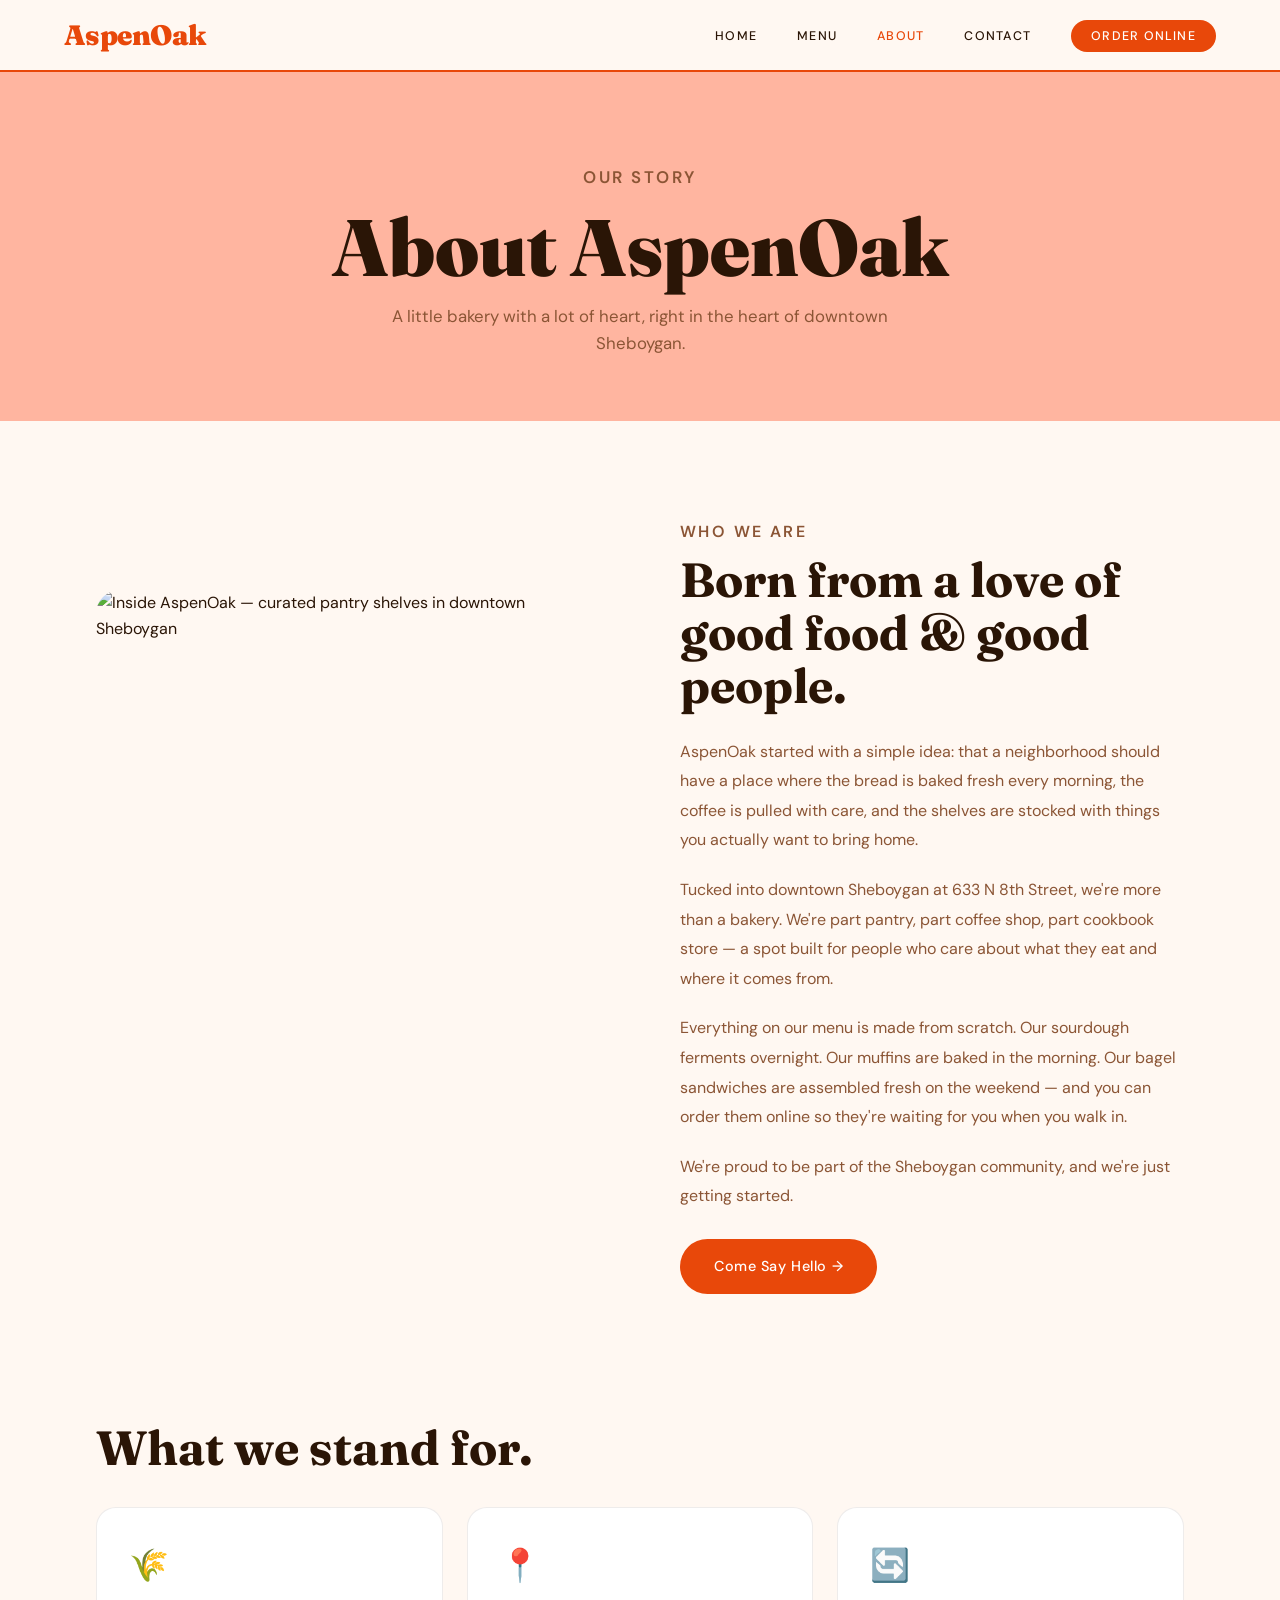
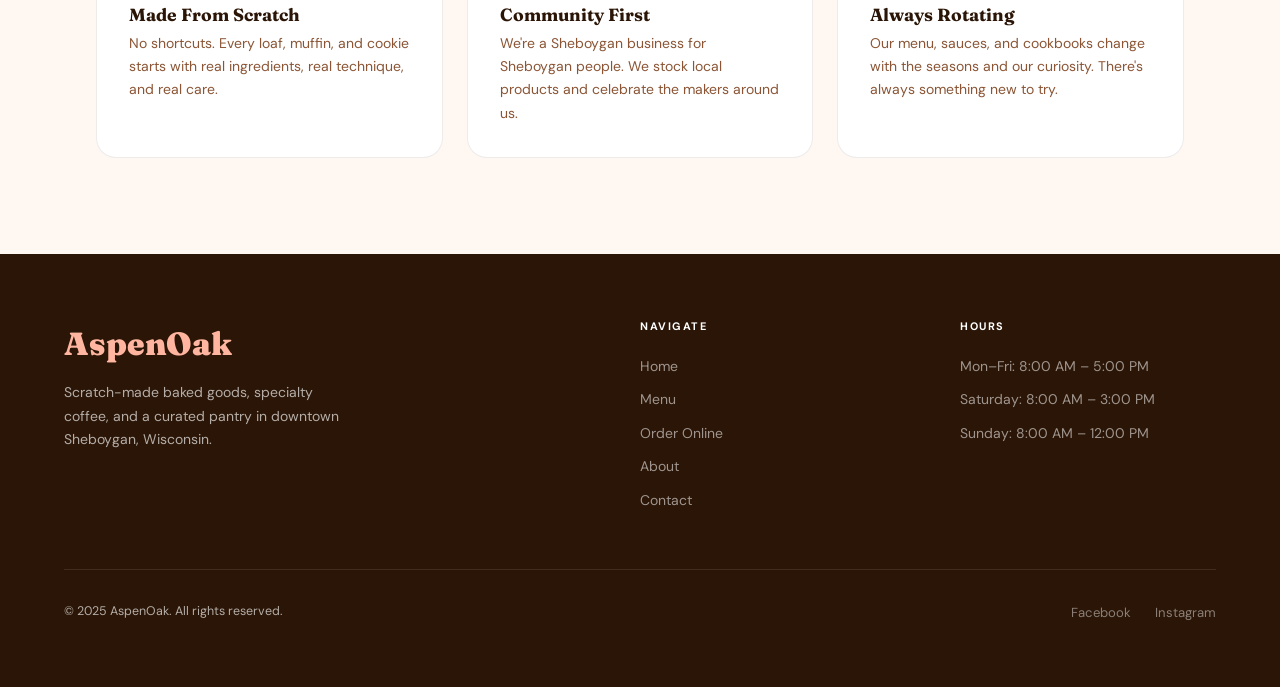
==== site/about.html @ 20e3ec54 "Add initial website structure and functionality for AspenOak bakery - Create index.html with navigat" ====
<!DOCTYPE html>
<html lang="en">
<head>
  <meta charset="UTF-8">
  <meta name="viewport" content="width=device-width, initial-scale=1.0">
  <title>About — AspenOak</title>
  <meta name="description" content="Learn about AspenOak — a scratch-made bakery, coffee shop, and curated pantry in downtown Sheboygan, WI.">
  <link rel="stylesheet" href="css/style.css">
</head>
<body>

  <nav>
    <a href="index.html" class="nav-logo">AspenOak</a>
    <button class="nav-toggle" aria-label="Toggle navigation">
      <span></span><span></span><span></span>
    </button>
    <ul class="nav-links">
      <li><a href="index.html">Home</a></li>
      <li><a href="menu.html">Menu</a></li>
      <li><a href="about.html">About</a></li>
      <li><a href="contact.html">Contact</a></li>
      <li class="cta-link"><a href="order.html">Order Online</a></li>
    </ul>
  </nav>

  <header class="page-header">
    <p class="section-label">Our story</p>
    <h1>About AspenOak</h1>
    <p>A little bakery with a lot of heart, right in the heart of downtown Sheboygan.</p>
  </header>

  <!-- ─── Story ─── -->
  <div class="about-story">
    <div class="about-img">
      <img src="Pictures/insidebuilding.png" alt="Inside AspenOak — curated pantry shelves in downtown Sheboygan">
    </div>
    <div class="about-content">
      <p class="section-label">Who we are</p>
      <h2 class="section-title">Born from a love of good food &amp; good people.</h2>

      <!-- ✏️ UPDATE THIS TEXT with the real bakery story -->
      <p>AspenOak started with a simple idea: that a neighborhood should have a place where the bread is baked fresh every morning, the coffee is pulled with care, and the shelves are stocked with things you actually want to bring home.</p>
      <p>Tucked into downtown Sheboygan at 633 N 8th Street, we're more than a bakery. We're part pantry, part coffee shop, part cookbook store — a spot built for people who care about what they eat and where it comes from.</p>
      <p>Everything on our menu is made from scratch. Our sourdough ferments overnight. Our muffins are baked in the morning. Our bagel sandwiches are assembled fresh on the weekend — and you can order them online so they're waiting for you when you walk in.</p>
      <p>We're proud to be part of the Sheboygan community, and we're just getting started.</p>

      <a href="contact.html" class="btn btn-primary" style="margin-top:0.5rem;">Come Say Hello →</a>
    </div>
  </div>

  <!-- ─── Values ─── -->
  <div class="values-section">
    <h2 class="section-title">What we stand for.</h2>
    <div class="values-grid">
      <div class="value-card">
        <div class="value-icon">🌾</div>
        <h4>Made From Scratch</h4>
        <p>No shortcuts. Every loaf, muffin, and cookie starts with real ingredients, real technique, and real care.</p>
      </div>
      <div class="value-card">
        <div class="value-icon">📍</div>
        <h4>Community First</h4>
        <p>We're a Sheboygan business for Sheboygan people. We stock local products and celebrate the makers around us.</p>
      </div>
      <div class="value-card">
        <div class="value-icon">🔄</div>
        <h4>Always Rotating</h4>
        <p>Our menu, sauces, and cookbooks change with the seasons and our curiosity. There's always something new to try.</p>
      </div>
    </div>
  </div>

  <!-- ─── Footer ─── -->
  <footer>
    <div class="footer-inner">
      <div class="footer-brand">
        <span class="footer-logo">AspenOak</span>
        <p>Scratch-made baked goods, specialty coffee, and a curated pantry in downtown Sheboygan, Wisconsin.</p>
      </div>
      <div class="footer-col">
        <h5>Navigate</h5>
        <ul>
          <li><a href="index.html">Home</a></li>
          <li><a href="menu.html">Menu</a></li>
          <li><a href="order.html">Order Online</a></li>
          <li><a href="about.html">About</a></li>
          <li><a href="contact.html">Contact</a></li>
        </ul>
      </div>
      <div class="footer-col">
        <h5>Hours</h5>
        <ul>
          <li><a>Mon–Fri: 8:00 AM – 5:00 PM</a></li>
          <li><a>Saturday: 8:00 AM – 3:00 PM</a></li>
          <li><a>Sunday: 8:00 AM – 12:00 PM</a></li>
        </ul>
      </div>
    </div>
    <div class="footer-bottom">
      <span>© 2025 AspenOak. All rights reserved.</span>
      <div class="footer-social">
        <a href="https://www.facebook.com/AspenOakHome" target="_blank" rel="noopener">Facebook</a>
        <a href="https://www.instagram.com/AspenOakHome" target="_blank" rel="noopener">Instagram</a>
      </div>
    </div>
  </footer>

  <script src="js/main.js"></script>
</body>
</html>
---- site/css/style.css ----
@import url('https://fonts.googleapis.com/css2?family=Fraunces:ital,opsz,wght@0,9..144,400;0,9..144,600;0,9..144,700;0,9..144,900;1,9..144,400&family=DM+Sans:opsz,wght@9..40,300;9..40,400;9..40,500&display=swap');

/* ─────────────────────────────────────────
   Variables
───────────────────────────────────────── */
:root {
  --orange:  #E8480A;
  --blush:   #FFB5A0;
  --cream:   #FFF8F2;
  --dark:    #2A1506;
  --mid:     #8B5535;
  --mustard: #D4A830;
  --white:   #FFFFFF;
  --nav-h:   72px;
}

/* ─────────────────────────────────────────
   Reset & Base
───────────────────────────────────────── */
*, *::before, *::after { margin: 0; padding: 0; box-sizing: border-box; }
html { scroll-behavior: smooth; }
img { max-width: 100%; display: block; }
a { text-decoration: none; color: inherit; }

body {
  font-family: 'DM Sans', sans-serif;
  background: var(--cream);
  color: var(--dark);
  overflow-x: hidden;
  line-height: 1.6;
}

h1, h2, h3, h4 {
  font-family: 'Fraunces', serif;
  line-height: 1.1;
}

/* ─────────────────────────────────────────
   Navigation
───────────────────────────────────────── */
nav {
  position: sticky;
  top: 0;
  z-index: 200;
  height: var(--nav-h);
  background: var(--cream);
  border-bottom: 2.5px solid var(--orange);
  display: flex;
  align-items: center;
  justify-content: space-between;
  padding: 0 4rem;
}

.nav-logo {
  font-family: 'Fraunces', serif;
  font-weight: 900;
  font-size: 1.75rem;
  color: var(--orange);
  letter-spacing: -0.02em;
}

.nav-links {
  display: flex;
  align-items: center;
  gap: 2.5rem;
  list-style: none;
}

.nav-links a {
  font-size: 0.78rem;
  font-weight: 500;
  letter-spacing: 0.1em;
  text-transform: uppercase;
  color: var(--dark);
  transition: color 0.2s;
}

.nav-links a:hover,
.nav-links a.active { color: var(--orange); }

.nav-links .cta-link a {
  background: var(--orange);
  color: white;
  padding: 0.5rem 1.25rem;
  border-radius: 2rem;
  transition: background 0.2s;
}

.nav-links .cta-link a:hover { background: var(--dark); }

.nav-toggle {
  display: none;
  flex-direction: column;
  gap: 5px;
  background: none;
  border: none;
  cursor: pointer;
  padding: 4px;
}

.nav-toggle span {
  display: block;
  width: 24px;
  height: 2px;
  background: var(--dark);
  transition: all 0.3s;
}

/* ─────────────────────────────────────────
   Buttons
───────────────────────────────────────── */
.btn {
  display: inline-block;
  padding: 0.875rem 2rem;
  border-radius: 3rem;
  font-family: 'DM Sans', sans-serif;
  font-weight: 500;
  font-size: 0.9rem;
  letter-spacing: 0.04em;
  cursor: pointer;
  transition: all 0.2s;
  border: 2px solid transparent;
  text-align: center;
}

.btn-primary { background: var(--orange); color: white; }
.btn-primary:hover { background: var(--dark); }

.btn-outline {
  background: transparent;
  color: var(--orange);
  border-color: var(--orange);
}

.btn-outline:hover { background: var(--orange); color: white; }

.btn-white { background: white; color: var(--orange); border-color: white; }
.btn-white:hover { background: var(--dark); color: white; border-color: var(--dark); }

/* ─────────────────────────────────────────
   Layout Helpers
───────────────────────────────────────── */
.section     { padding: 6rem 4rem; }
.section-sm  { padding: 3rem 4rem; }
.container   { max-width: 1200px; margin: 0 auto; }

.section-label {
  font-size: 0.72rem;
  font-weight: 600;
  letter-spacing: 0.15em;
  text-transform: uppercase;
  color: var(--orange);
  margin-bottom: 0.75rem;
}

.section-title {
  font-family: 'Fraunces', serif;
  font-size: clamp(2rem, 4vw, 3rem);
  font-weight: 700;
  color: var(--dark);
  margin-bottom: 1.5rem;
}

/* ─────────────────────────────────────────
   HOME — Hero
───────────────────────────────────────── */
.hero {
  min-height: calc(100vh - var(--nav-h));
  display: grid;
  grid-template-columns: 1fr 1fr;
  align-items: center;
  padding: 4rem 4rem 4rem 6rem;
  gap: 3rem;
  position: relative;
  overflow: hidden;
}

.hero::before {
  content: '';
  position: absolute;
  inset: 0;
  background: radial-gradient(ellipse at 75% 50%, rgba(255,181,160,0.35) 0%, transparent 65%);
  pointer-events: none;
}

.hero-content { position: relative; z-index: 1; }

.hero-eyebrow {
  display: inline-block;
  background: var(--blush);
  color: var(--orange);
  font-size: 0.72rem;
  font-weight: 600;
  letter-spacing: 0.14em;
  text-transform: uppercase;
  padding: 0.4rem 1rem;
  border-radius: 2rem;
  margin-bottom: 1.5rem;
}

.hero-title {
  font-family: 'Fraunces', serif;
  font-size: clamp(3.5rem, 8vw, 6.5rem);
  font-weight: 900;
  color: var(--dark);
  line-height: 0.95;
  letter-spacing: -0.03em;
  margin-bottom: 1.5rem;
}

.hero-title span { color: var(--orange); }

.hero-subtitle {
  font-size: 1.05rem;
  color: var(--mid);
  max-width: 420px;
  line-height: 1.75;
  margin-bottom: 2.5rem;
}

.hero-actions { display: flex; gap: 1rem; flex-wrap: wrap; }

.hero-image {
  position: relative;
  display: flex;
  justify-content: center;
  align-items: center;
}

.hero-img-wrap {
  width: 100%;
  max-width: 500px;
  aspect-ratio: 4/5;
  border-radius: 60% 40% 55% 45% / 50% 50% 50% 50%;
  overflow: hidden;
  background: var(--blush);
}

.hero-img-wrap img {
  width: 100%;
  height: 100%;
  object-fit: cover;
  transition: transform 0.6s ease;
}

.hero-img-wrap:hover img { transform: scale(1.05); }

.hero-badge {
  position: absolute;
  bottom: 2.5rem;
  left: -0.5rem;
  background: var(--orange);
  color: white;
  padding: 0.875rem 1.5rem;
  border-radius: 1rem;
  font-family: 'Fraunces', serif;
  font-size: 1rem;
  font-weight: 700;
  box-shadow: 0 8px 32px rgba(232,72,10,0.3);
  animation: float 3s ease-in-out infinite;
  white-space: nowrap;
}

.hero-badge small {
  display: block;
  font-family: 'DM Sans', sans-serif;
  font-size: 0.68rem;
  font-weight: 400;
  opacity: 0.85;
  margin-top: 2px;
}

@keyframes float {
  0%, 100% { transform: translateY(0px); }
  50%       { transform: translateY(-10px); }
}

/* ─────────────────────────────────────────
   HOME — Hours Strip
───────────────────────────────────────── */
.hours-strip {
  background: var(--dark);
  color: white;
  padding: 1.25rem 4rem;
  display: flex;
  align-items: center;
  justify-content: center;
  gap: 2.5rem;
  flex-wrap: wrap;
}

.hours-strip .location {
  display: flex;
  align-items: center;
  gap: 0.5rem;
  font-size: 0.875rem;
}

.strip-divider {
  width: 1px;
  height: 20px;
  background: rgba(255,255,255,0.2);
  flex-shrink: 0;
}

.hours-item {
  display: flex;
  align-items: center;
  gap: 0.75rem;
  font-size: 0.85rem;
}

.hours-item .day {
  color: var(--blush);
  font-weight: 600;
  font-size: 0.72rem;
  letter-spacing: 0.1em;
  text-transform: uppercase;
}

/* ─────────────────────────────────────────
   HOME — Categories
───────────────────────────────────────── */
.categories-grid {
  display: grid;
  grid-template-columns: repeat(4, 1fr);
  gap: 1.5rem;
  margin-top: 3rem;
}

.category-card {
  background: white;
  border-radius: 1.25rem;
  padding: 2rem 1.5rem;
  text-align: center;
  border: 1.5px solid rgba(42,21,6,0.08);
  transition: all 0.3s;
  display: block;
}

.category-card:hover {
  border-color: var(--orange);
  transform: translateY(-5px);
  box-shadow: 0 16px 40px rgba(232,72,10,0.1);
}

.category-card h3 {
  font-family: 'Fraunces', serif;
  font-size: 1.15rem;
  font-weight: 700;
  color: var(--dark);
  margin-bottom: 0.5rem;
}

.category-card p {
  font-size: 0.85rem;
  color: var(--mid);
  line-height: 1.55;
}

/* ─────────────────────────────────────────
   HOME — Photo Collage
───────────────────────────────────────── */
.collage { background: var(--blush); padding: 5rem 4rem; }

.collage-grid {
  max-width: 1200px;
  margin: 0 auto;
  display: grid;
  grid-template-columns: 2fr 1fr 1fr;
  grid-template-rows: 280px 280px;
  gap: 1rem;
  border-radius: 1.5rem;
  overflow: hidden;
}

.collage-item { overflow: hidden; position: relative; }

.collage-item img {
  width: 100%;
  height: 100%;
  object-fit: cover;
  transition: transform 0.5s ease;
}

.collage-item:hover img { transform: scale(1.07); }
.collage-item:first-child { grid-row: 1 / 3; }

/* ─────────────────────────────────────────
   HOME — Order Banner
───────────────────────────────────────── */
.order-banner {
  background: var(--orange);
  padding: 5rem 4rem;
  text-align: center;
  color: white;
}

.order-banner h2 {
  font-size: clamp(2rem, 5vw, 3.25rem);
  font-weight: 900;
  margin-bottom: 1rem;
}

.order-banner p {
  font-size: 1.05rem;
  opacity: 0.9;
  max-width: 480px;
  margin: 0 auto 2rem;
  line-height: 1.7;
}

/* ─────────────────────────────────────────
   Page Header (Menu, About, Contact, Order)
───────────────────────────────────────── */
.page-header {
  background: var(--blush);
  padding: 5rem 4rem 4rem;
  text-align: center;
}

.page-header h1 {
  font-size: clamp(3rem, 7vw, 5rem);
  font-weight: 900;
  color: var(--dark);
}

.page-header p {
  font-size: 1.05rem;
  color: var(--mid);
  margin-top: 0.75rem;
  max-width: 500px;
  margin-left: auto;
  margin-right: auto;
}

/* ─────────────────────────────────────────
   MENU PAGE
───────────────────────────────────────── */
.menu-wrapper { max-width: 1200px; margin: 0 auto; }

.menu-section {
  padding: 3.5rem 4rem 1.5rem;
}

.menu-section:last-of-type { padding-bottom: 5rem; }

.menu-section-title {
  font-family: 'Fraunces', serif;
  font-size: 1.75rem;
  font-weight: 700;
  color: var(--dark);
  padding-bottom: 0.875rem;
  border-bottom: 2px solid var(--blush);
  margin-bottom: 2rem;
  display: flex;
  align-items: baseline;
  gap: 0.75rem;
  flex-wrap: wrap;
}

.section-badge {
  font-family: 'DM Sans', sans-serif;
  font-size: 0.68rem;
  font-weight: 600;
  letter-spacing: 0.1em;
  text-transform: uppercase;
  color: var(--orange);
  background: rgba(232,72,10,0.1);
  padding: 0.25rem 0.6rem;
  border-radius: 2rem;
}

.menu-grid {
  display: grid;
  grid-template-columns: repeat(auto-fill, minmax(270px, 1fr));
  gap: 1.25rem;
}

.menu-item {
  background: white;
  border-radius: 1rem;
  padding: 1.5rem;
  border: 1.5px solid rgba(42,21,6,0.07);
  transition: border-color 0.2s, box-shadow 0.2s;
}

.menu-item:hover {
  border-color: var(--orange);
  box-shadow: 0 6px 24px rgba(232,72,10,0.08);
}

.menu-item h4 {
  font-family: 'Fraunces', serif;
  font-size: 1.05rem;
  font-weight: 700;
  color: var(--dark);
  margin-bottom: 0.4rem;
}

.menu-item p {
  font-size: 0.875rem;
  color: var(--mid);
  line-height: 1.55;
}

.item-tag {
  display: inline-block;
  background: var(--blush);
  color: var(--orange);
  font-size: 0.65rem;
  font-weight: 700;
  letter-spacing: 0.1em;
  text-transform: uppercase;
  padding: 0.2rem 0.65rem;
  border-radius: 2rem;
  margin-top: 0.75rem;
}

.menu-note {
  padding: 0 4rem 1.5rem;
  font-size: 0.875rem;
  color: var(--mid);
}

.menu-note a { color: var(--orange); font-weight: 500; }
.menu-note a:hover { text-decoration: underline; }

/* ─────────────────────────────────────────
   ORDER PAGE
───────────────────────────────────────── */
.order-wrapper { max-width: 780px; margin: 0 auto; padding: 4rem 2rem; }

.order-note {
  background: var(--blush);
  border-radius: 1.25rem;
  padding: 1.75rem 2rem;
  margin-bottom: 2.5rem;
  display: flex;
  gap: 1rem;
  align-items: flex-start;
}

.order-note-icon { font-size: 1.5rem; flex-shrink: 0; }

.order-note h3 {
  font-family: 'Fraunces', serif;
  font-size: 1.1rem;
  font-weight: 700;
  color: var(--dark);
  margin-bottom: 0.25rem;
}

.order-note p { font-size: 0.875rem; color: var(--mid); }

.form-card {
  background: white;
  border-radius: 1.25rem;
  padding: 2rem;
  margin-bottom: 1.5rem;
  border: 1.5px solid rgba(42,21,6,0.08);
}

.form-card-title {
  font-family: 'Fraunces', serif;
  font-size: 1.15rem;
  font-weight: 700;
  color: var(--dark);
  padding-bottom: 0.875rem;
  border-bottom: 1.5px solid var(--blush);
  margin-bottom: 1.75rem;
}

.form-row { display: grid; grid-template-columns: 1fr 1fr; gap: 1.25rem; }
.form-row.solo { grid-template-columns: 1fr; }

.form-group {
  display: flex;
  flex-direction: column;
  gap: 0.4rem;
  margin-bottom: 0.25rem;
}

.form-group label {
  font-size: 0.72rem;
  font-weight: 600;
  letter-spacing: 0.08em;
  text-transform: uppercase;
  color: var(--mid);
}

.form-group input,
.form-group select,
.form-group textarea {
  padding: 0.75rem 1rem;
  border: 1.5px solid rgba(42,21,6,0.14);
  border-radius: 0.625rem;
  font-family: 'DM Sans', sans-serif;
  font-size: 0.95rem;
  color: var(--dark);
  background: var(--cream);
  transition: border-color 0.2s;
  outline: none;
  appearance: none;
  -webkit-appearance: none;
}

.form-group input:focus,
.form-group select:focus,
.form-group textarea:focus { border-color: var(--orange); }

.form-group textarea { resize: vertical; min-height: 90px; }

/* Order Items Table */
.order-items { width: 100%; border-collapse: collapse; }

.order-items thead tr {
  border-bottom: 1.5px solid var(--blush);
}

.order-items th {
  font-size: 0.68rem;
  font-weight: 600;
  letter-spacing: 0.1em;
  text-transform: uppercase;
  color: var(--mid);
  padding: 0 0.5rem 0.75rem;
  text-align: left;
}

.order-items th:last-child { text-align: center; }

.order-items td {
  padding: 0.875rem 0.5rem;
  border-bottom: 1px solid rgba(42,21,6,0.06);
  font-size: 0.9rem;
  color: var(--dark);
  vertical-align: middle;
}

.order-items td strong { display: block; font-weight: 600; }

.order-items td span {
  font-size: 0.8rem;
  color: var(--mid);
}

.qty-cell { text-align: center; }

.qty-ctrl {
  display: inline-flex;
  align-items: center;
  gap: 0.75rem;
  border: 1.5px solid rgba(42,21,6,0.14);
  border-radius: 2rem;
  padding: 0.3rem 0.875rem;
  background: var(--cream);
}

.qty-btn {
  background: none;
  border: none;
  font-size: 1.1rem;
  font-weight: 700;
  color: var(--orange);
  cursor: pointer;
  line-height: 1;
  padding: 0;
  width: 20px;
  text-align: center;
  transition: color 0.15s;
}

.qty-btn:hover { color: var(--dark); }
.qty-num { font-weight: 600; min-width: 18px; text-align: center; font-size: 0.9rem; }

/* Add-ons checkboxes */
.addons-grid {
  display: grid;
  grid-template-columns: 1fr 1fr;
  gap: 0.5rem 1.5rem;
  margin-top: 0.25rem;
}

.check-item {
  display: flex;
  align-items: center;
  gap: 0.5rem;
  font-size: 0.9rem;
  color: var(--dark);
  cursor: pointer;
}

.check-item input[type="checkbox"] {
  width: 17px;
  height: 17px;
  accent-color: var(--orange);
  cursor: pointer;
  flex-shrink: 0;
}

/* Submit */
.btn-submit {
  width: 100%;
  padding: 1rem;
  font-size: 1rem;
  font-weight: 600;
  letter-spacing: 0.03em;
}

.order-success {
  display: none;
  text-align: center;
  padding: 3.5rem 2rem;
  background: white;
  border-radius: 1.25rem;
  border: 2px solid var(--orange);
}

.success-icon { font-size: 3rem; margin-bottom: 1rem; }

.order-success h2 {
  font-family: 'Fraunces', serif;
  font-size: 2rem;
  color: var(--orange);
  margin-bottom: 0.75rem;
}

.order-success p { color: var(--mid); font-size: 1rem; line-height: 1.7; }

/* ─────────────────────────────────────────
   ABOUT PAGE
───────────────────────────────────────── */
.about-story {
  display: grid;
  grid-template-columns: 1fr 1fr;
  gap: 5rem;
  align-items: center;
  padding: 6rem 6rem;
  max-width: 1300px;
  margin: 0 auto;
}

.about-img {
  border-radius: 1.5rem;
  overflow: hidden;
  aspect-ratio: 4/5;
}

.about-img img { width: 100%; height: 100%; object-fit: cover; }

.about-content .section-label { margin-bottom: 0.5rem; }
.about-content .section-title { margin-bottom: 1.5rem; }

.about-content p {
  color: var(--mid);
  line-height: 1.85;
  margin-bottom: 1.25rem;
  font-size: 1rem;
}

.values-section { padding: 2rem 6rem 6rem; max-width: 1300px; margin: 0 auto; }

.values-section .section-title { margin-bottom: 2rem; }

.values-grid {
  display: grid;
  grid-template-columns: repeat(3, 1fr);
  gap: 1.5rem;
}

.value-card {
  background: white;
  border-radius: 1.25rem;
  padding: 2rem;
  border: 1.5px solid rgba(42,21,6,0.08);
}

.value-icon { font-size: 2rem; margin-bottom: 0.875rem; }

.value-card h4 {
  font-family: 'Fraunces', serif;
  font-size: 1.1rem;
  font-weight: 700;
  color: var(--dark);
  margin-bottom: 0.5rem;
}

.value-card p { font-size: 0.875rem; color: var(--mid); line-height: 1.65; }

/* ─────────────────────────────────────────
   CONTACT PAGE
───────────────────────────────────────── */
.contact-layout {
  display: grid;
  grid-template-columns: 1fr 1.25fr;
  gap: 5rem;
  padding: 5rem 4rem;
  max-width: 1200px;
  margin: 0 auto;
}

.contact-info h2 {
  font-family: 'Fraunces', serif;
  font-size: 2.25rem;
  font-weight: 700;
  color: var(--dark);
  margin-bottom: 2.5rem;
}

.info-block { margin-bottom: 2rem; }

.info-block h4 {
  font-size: 0.68rem;
  font-weight: 700;
  letter-spacing: 0.14em;
  text-transform: uppercase;
  color: var(--orange);
  margin-bottom: 0.5rem;
}

.info-block p, .info-block address {
  color: var(--mid);
  font-size: 0.95rem;
  line-height: 1.8;
  font-style: normal;
}

.hours-tbl { width: 100%; border-collapse: collapse; }

.hours-tbl td {
  padding: 0.35rem 0;
  font-size: 0.9rem;
  color: var(--mid);
}

.hours-tbl td:first-child {
  font-weight: 500;
  color: var(--dark);
  width: 55%;
}

.social-row { display: flex; gap: 1.25rem; flex-wrap: wrap; }

.social-link {
  display: flex;
  align-items: center;
  gap: 0.4rem;
  color: var(--orange);
  font-weight: 500;
  font-size: 0.9rem;
  transition: opacity 0.2s;
}

.social-link:hover { opacity: 0.7; }

.contact-form-card {
  background: white;
  border-radius: 1.25rem;
  padding: 2.5rem;
  border: 1.5px solid rgba(42,21,6,0.08);
  height: fit-content;
}

.contact-form-card h3 {
  font-family: 'Fraunces', serif;
  font-size: 1.5rem;
  font-weight: 700;
  color: var(--dark);
  margin-bottom: 1.75rem;
}

/* ─────────────────────────────────────────
   Specials Callout Banner
───────────────────────────────────────── */
.specials-bar {
  display: flex;
  flex-wrap: wrap;
  gap: 1rem;
  padding: 0 4rem 2rem;
  max-width: 1200px;
  margin: 0 auto;
}

.special-callout {
  flex: 1;
  min-width: 240px;
  background: white;
  border: 1.5px solid rgba(42,21,6,0.08);
  border-radius: 1rem;
  padding: 1.25rem 1.5rem;
  display: flex;
  gap: 0.875rem;
  align-items: flex-start;
  transition: border-color 0.2s;
}

.special-callout:hover { border-color: var(--orange); }
.special-callout.highlight { background: var(--blush); border-color: transparent; }

.special-callout-icon { font-size: 1.5rem; flex-shrink: 0; }

.special-callout h5 {
  font-family: 'Fraunces', serif;
  font-size: 0.95rem;
  font-weight: 700;
  color: var(--dark);
  margin-bottom: 0.2rem;
}

.special-callout p { font-size: 0.8rem; color: var(--mid); line-height: 1.5; }
.special-callout p a { color: var(--orange); font-weight: 500; }

/* Wednesday banner */
.wednesday-banner {
  background: var(--orange);
  color: white;
  text-align: center;
  padding: 0.875rem 4rem;
  font-size: 0.875rem;
  font-weight: 500;
  letter-spacing: 0.03em;
}

.wednesday-banner strong { font-family: 'Fraunces', serif; font-size: 1rem; }

/* Easter Section */
.easter-section {
  background: #f5f0e8;
  padding: 4rem;
  margin: 0;
}

.easter-inner {
  max-width: 1200px;
  margin: 0 auto;
  display: grid;
  grid-template-columns: 1fr 1fr;
  gap: 4rem;
  align-items: center;
}

.easter-img {
  border-radius: 1.25rem;
  overflow: hidden;
  box-shadow: 0 12px 40px rgba(0,0,0,0.12);
}

.easter-img img { width: 100%; height: 100%; object-fit: cover; }

.easter-content .section-label { color: #7a5c2a; }

.easter-content .section-title { color: var(--dark); margin-bottom: 1.5rem; }

.easter-items { list-style: none; margin-bottom: 1.75rem; }

.easter-items li {
  display: flex;
  justify-content: space-between;
  align-items: baseline;
  padding: 0.6rem 0;
  border-bottom: 1px dashed rgba(42,21,6,0.12);
  font-size: 0.9rem;
}

.easter-items li:last-child { border-bottom: none; }

.easter-items li span { color: var(--mid); font-size: 0.8rem; }
.easter-items li strong { color: var(--dark); }
.easter-items .item-price { color: var(--orange); font-weight: 600; font-size: 0.875rem; flex-shrink: 0; margin-left: 1rem; }

.easter-order-note {
  background: white;
  border-radius: 0.875rem;
  padding: 1rem 1.25rem;
  font-size: 0.82rem;
  color: var(--mid);
  line-height: 1.6;
}

.easter-order-note a { color: var(--orange); font-weight: 500; }

/* ─────────────────────────────────────────
   Dirt Cake Cups
───────────────────────────────────────── */
.dirt-cups-grid {
  display: grid;
  grid-template-columns: repeat(auto-fill, minmax(220px, 1fr));
  gap: 1.25rem;
  margin-top: 1.5rem;
}

.dirt-cup-card {
  background: #2A1506;
  border-radius: 1rem;
  padding: 1.5rem;
  color: white;
  transition: transform 0.2s;
}

.dirt-cup-card:hover { transform: translateY(-3px); }

.dirt-cup-card .cup-icon { font-size: 1.75rem; margin-bottom: 0.75rem; }

.dirt-cup-card h4 {
  font-family: 'Fraunces', serif;
  font-size: 1rem;
  font-weight: 700;
  color: var(--blush);
  margin-bottom: 0.4rem;
}

.dirt-cup-card p { font-size: 0.8rem; color: rgba(255,255,255,0.65); line-height: 1.5; }

.new-badge {
  display: inline-block;
  background: var(--orange);
  color: white;
  font-size: 0.6rem;
  font-weight: 700;
  letter-spacing: 0.1em;
  text-transform: uppercase;
  padding: 0.15rem 0.5rem;
  border-radius: 2rem;
  margin-bottom: 0.5rem;
}


/* ─────────────────────────────────────────
   Reviews Section
───────────────────────────────────────── */
.reviews-section {
  background: var(--cream);
  padding: 6rem 4rem;
}

.reviews-section .container { max-width: 1200px; margin: 0 auto; }

.stars {
  color: var(--orange);
  font-size: 1rem;
  letter-spacing: 0.1em;
  margin-bottom: 0.875rem;
}

.reviews-grid {
  display: grid;
  grid-template-columns: repeat(2, 1fr);
  gap: 1.5rem;
  margin-top: 2.5rem;
}

.review-card {
  background: white;
  border-radius: 1.25rem;
  padding: 2rem;
  border: 1.5px solid rgba(42,21,6,0.07);
  transition: box-shadow 0.2s;
}

.review-card:hover { box-shadow: 0 8px 32px rgba(42,21,6,0.08); }

.review-text {
  font-size: 0.95rem;
  color: var(--mid);
  line-height: 1.75;
  margin-bottom: 1.25rem;
  font-style: italic;
}

.review-text::before { content: '\201C'; color: var(--orange); font-size: 1.5rem; font-style: normal; line-height: 0; vertical-align: -0.4rem; margin-right: 0.2rem; font-family: 'Fraunces', serif; }

.review-footer {
  display: flex;
  align-items: center;
  gap: 0.75rem;
}

.review-avatar {
  width: 36px;
  height: 36px;
  border-radius: 50%;
  background: var(--blush);
  display: flex;
  align-items: center;
  justify-content: center;
  font-size: 0.875rem;
  font-weight: 700;
  color: var(--orange);
  flex-shrink: 0;
}

.review-name {
  font-weight: 600;
  font-size: 0.875rem;
  color: var(--dark);
}

.review-source {
  font-size: 0.75rem;
  color: var(--mid);
}

@media (max-width: 768px) {
  .specials-bar { padding: 0 1.5rem 1.5rem; }
  .wednesday-banner { padding: 0.875rem 1.5rem; }
  .easter-section { padding: 3rem 1.5rem; }
  .easter-inner { grid-template-columns: 1fr; gap: 2rem; }
  .reviews-section { padding: 3rem 1.5rem; }
  .reviews-grid { grid-template-columns: 1fr; }
  .dirt-cups-grid { grid-template-columns: 1fr 1fr; }
}

@media (max-width: 480px) {
  .dirt-cups-grid { grid-template-columns: 1fr; }
}

/* ─────────────────────────────────────────
   Footer
───────────────────────────────────────── */
footer {
  background: var(--dark);
  color: rgba(255,255,255,0.65);
  padding: 4rem;
}

.footer-inner {
  max-width: 1200px;
  margin: 0 auto;
  display: grid;
  grid-template-columns: 2fr 1fr 1fr;
  gap: 4rem;
  padding-bottom: 3rem;
  border-bottom: 1px solid rgba(255,255,255,0.1);
}

.footer-logo {
  font-family: 'Fraunces', serif;
  font-size: 2rem;
  font-weight: 900;
  color: var(--blush);
  display: block;
  margin-bottom: 0.75rem;
}

.footer-brand p {
  font-size: 0.875rem;
  line-height: 1.7;
  max-width: 290px;
}

.footer-col h5 {
  font-size: 0.68rem;
  font-weight: 700;
  letter-spacing: 0.14em;
  text-transform: uppercase;
  color: white;
  margin-bottom: 1.1rem;
}

.footer-col ul { list-style: none; }

.footer-col ul li { margin-bottom: 0.5rem; }

.footer-col ul li a {
  font-size: 0.875rem;
  color: rgba(255,255,255,0.55);
  transition: color 0.2s;
}

.footer-col ul li a:hover { color: var(--blush); }

.footer-bottom {
  max-width: 1200px;
  margin: 2rem auto 0;
  display: flex;
  justify-content: space-between;
  align-items: center;
  font-size: 0.78rem;
}

.footer-social { display: flex; gap: 1.5rem; }
.footer-social a { color: rgba(255,255,255,0.45); transition: color 0.2s; font-size: 0.82rem; }
.footer-social a:hover { color: var(--blush); }

/* ─────────────────────────────────────────
   Responsive
───────────────────────────────────────── */
@media (max-width: 1024px) {
  .categories-grid  { grid-template-columns: repeat(2, 1fr); }
  .about-story      { grid-template-columns: 1fr; gap: 2.5rem; padding: 4rem 3rem; }
  .values-section   { padding: 0 3rem 4rem; }
  .values-grid      { grid-template-columns: 1fr 1fr; }
  .footer-inner     { grid-template-columns: 1fr 1fr; }
}

@media (max-width: 768px) {
  /* Nav */
  nav { padding: 0 1.5rem; }
  .nav-links {
    display: none;
    flex-direction: column;
    position: absolute;
    top: var(--nav-h);
    left: 0; right: 0;
    background: var(--cream);
    padding: 1.5rem;
    border-bottom: 2px solid var(--orange);
    gap: 1rem;
    box-shadow: 0 8px 24px rgba(0,0,0,0.08);
  }
  .nav-links.open { display: flex; }
  .nav-toggle { display: flex; }

  /* Hero */
  .hero {
    grid-template-columns: 1fr;
    padding: 3rem 1.5rem;
    min-height: auto;
    gap: 2rem;
  }
  .hero-image { order: -1; }
  .hero-img-wrap { max-width: 100%; aspect-ratio: 3/2; border-radius: 1.5rem; }
  .hero-badge { left: 1rem; bottom: 1rem; }

  /* Hours */
  .hours-strip { padding: 1.5rem; flex-direction: column; align-items: flex-start; gap: 0.75rem; }
  .strip-divider { display: none; }

  /* Sections */
  .section, .section-sm { padding: 3rem 1.5rem; }

  /* Categories */
  .categories-grid { gap: 1rem; }

  /* Collage */
  .collage { padding: 3rem 1.5rem; }
  .collage-grid { grid-template-columns: 1fr 1fr; grid-template-rows: auto; }
  .collage-item:first-child { grid-column: 1 / -1; grid-row: auto; aspect-ratio: 3/2; height: 200px; }
  .collage-item { height: 160px; }

  /* Order banner */
  .order-banner { padding: 3rem 1.5rem; }

  /* Page header */
  .page-header { padding: 3rem 1.5rem; }

  /* Menu */
  .menu-wrapper .menu-section { padding: 2rem 1.5rem 1rem; }
  .menu-note { padding: 0 1.5rem 1.5rem; }
  .menu-grid { grid-template-columns: 1fr; }

  /* Order */
  .order-wrapper { padding: 2rem 1.5rem; }
  .form-row { grid-template-columns: 1fr; }
  .addons-grid { grid-template-columns: 1fr; }
  .order-items th:nth-child(2),
  .order-items td:nth-child(2) { display: none; }

  /* About */
  .about-story { padding: 3rem 1.5rem; }
  .values-section { padding: 0 1.5rem 3rem; }
  .values-grid { grid-template-columns: 1fr; }

  /* Contact */
  .contact-layout { grid-template-columns: 1fr; padding: 3rem 1.5rem; gap: 2rem; }

  /* Footer */
  footer { padding: 2.5rem 1.5rem; }
  .footer-inner { grid-template-columns: 1fr; gap: 2rem; padding-bottom: 2rem; }
  .footer-bottom { flex-direction: column; gap: 1rem; text-align: center; }
}
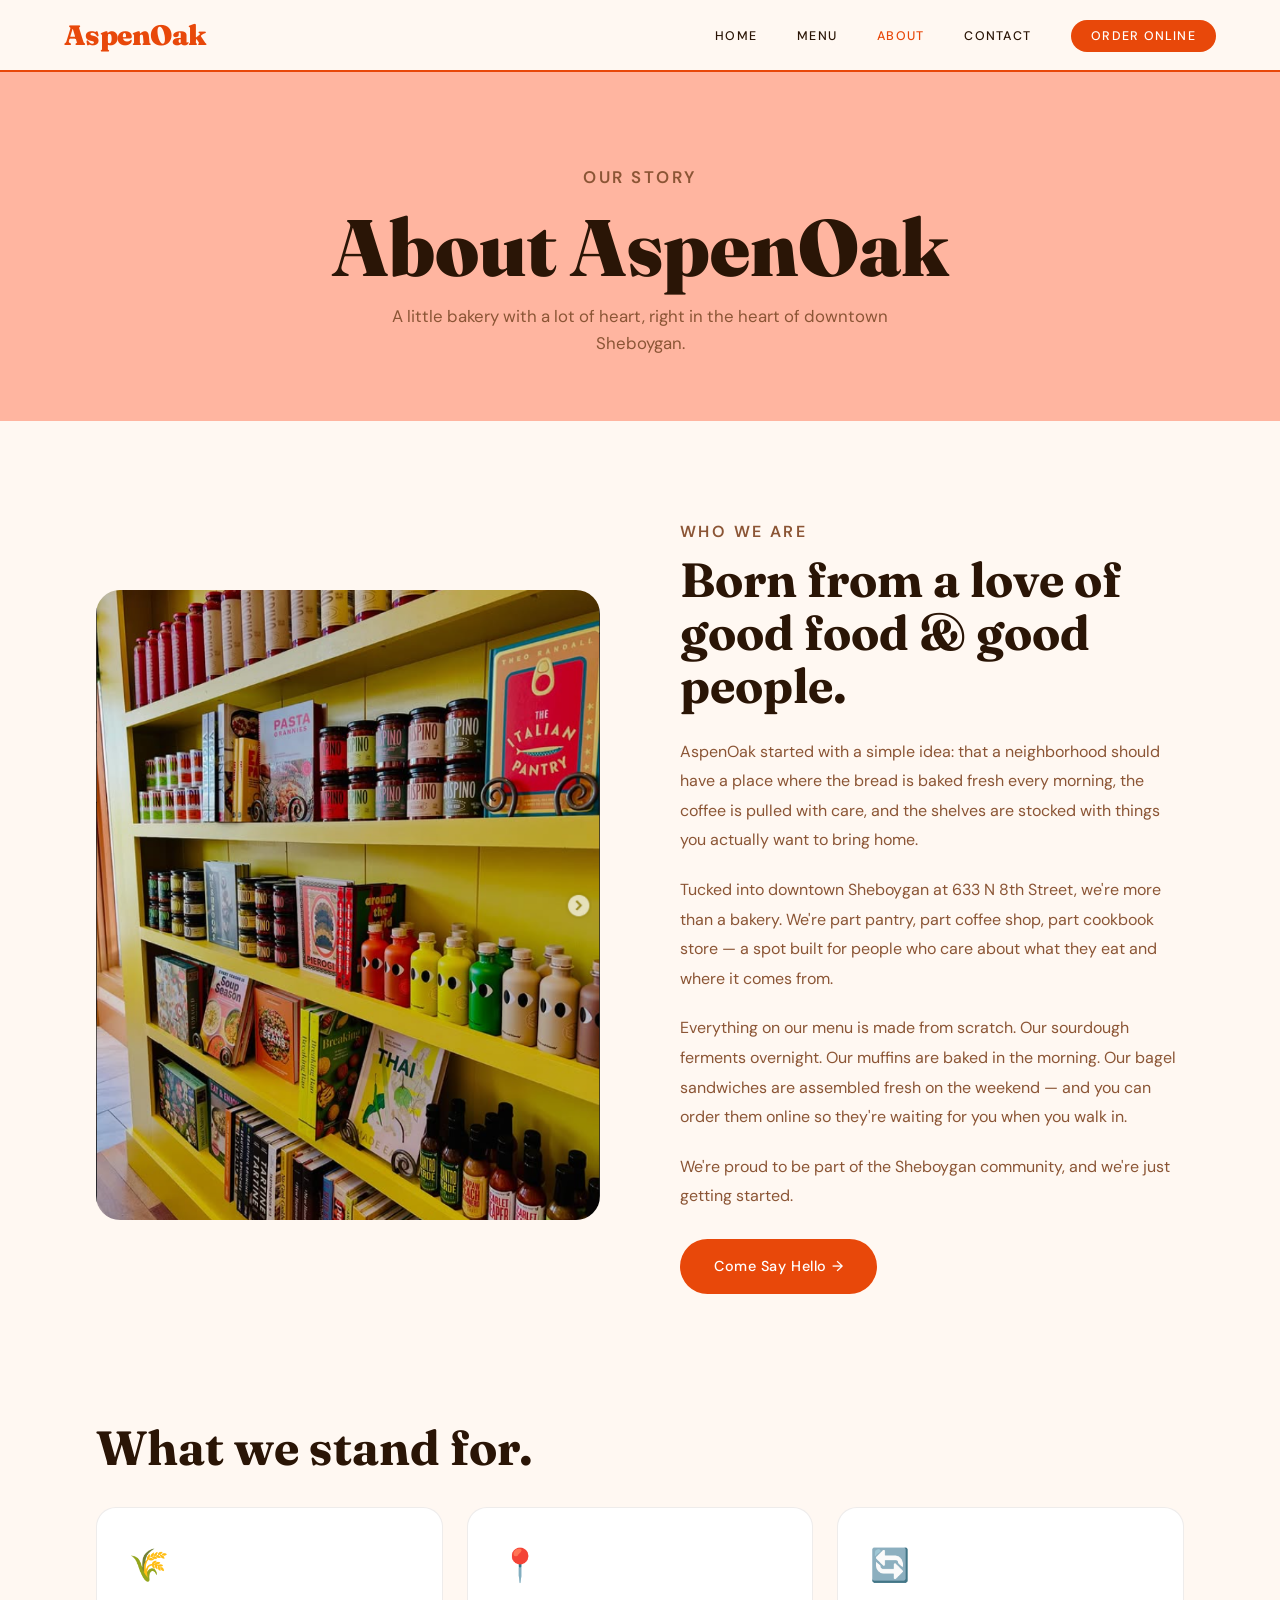
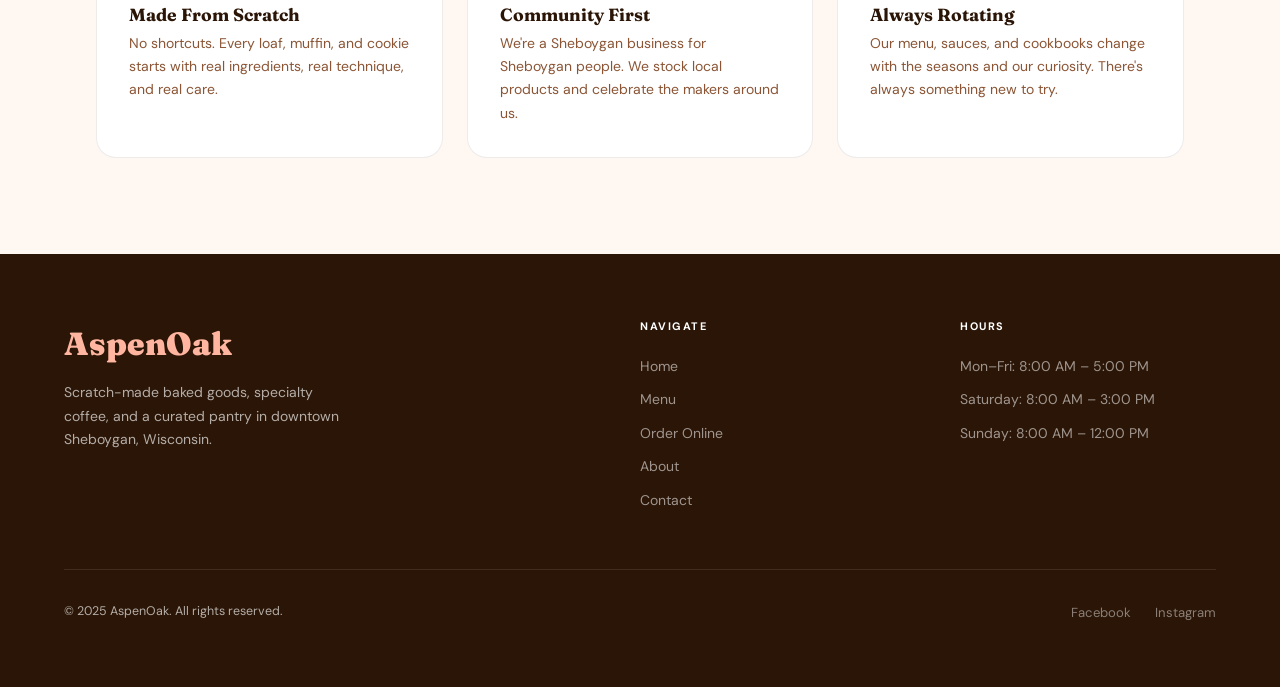
==== commit c34a7ae8: "Add new commands for photo addition, menu updates, and pre-deploy checks; create project documentati" ====
--- a/site/about.html
+++ b/site/about.html
@@ -32,7 +32,7 @@
   <!-- ─── Story ─── -->
   <div class="about-story">
     <div class="about-img">
-      <img src="Pictures/insidebuilding.png" alt="Inside AspenOak — curated pantry shelves in downtown Sheboygan">
+      <img src="assets/insidebuilding.png" alt="Inside AspenOak — curated pantry shelves in downtown Sheboygan">
     </div>
     <div class="about-content">
       <p class="section-label">Who we are</p>
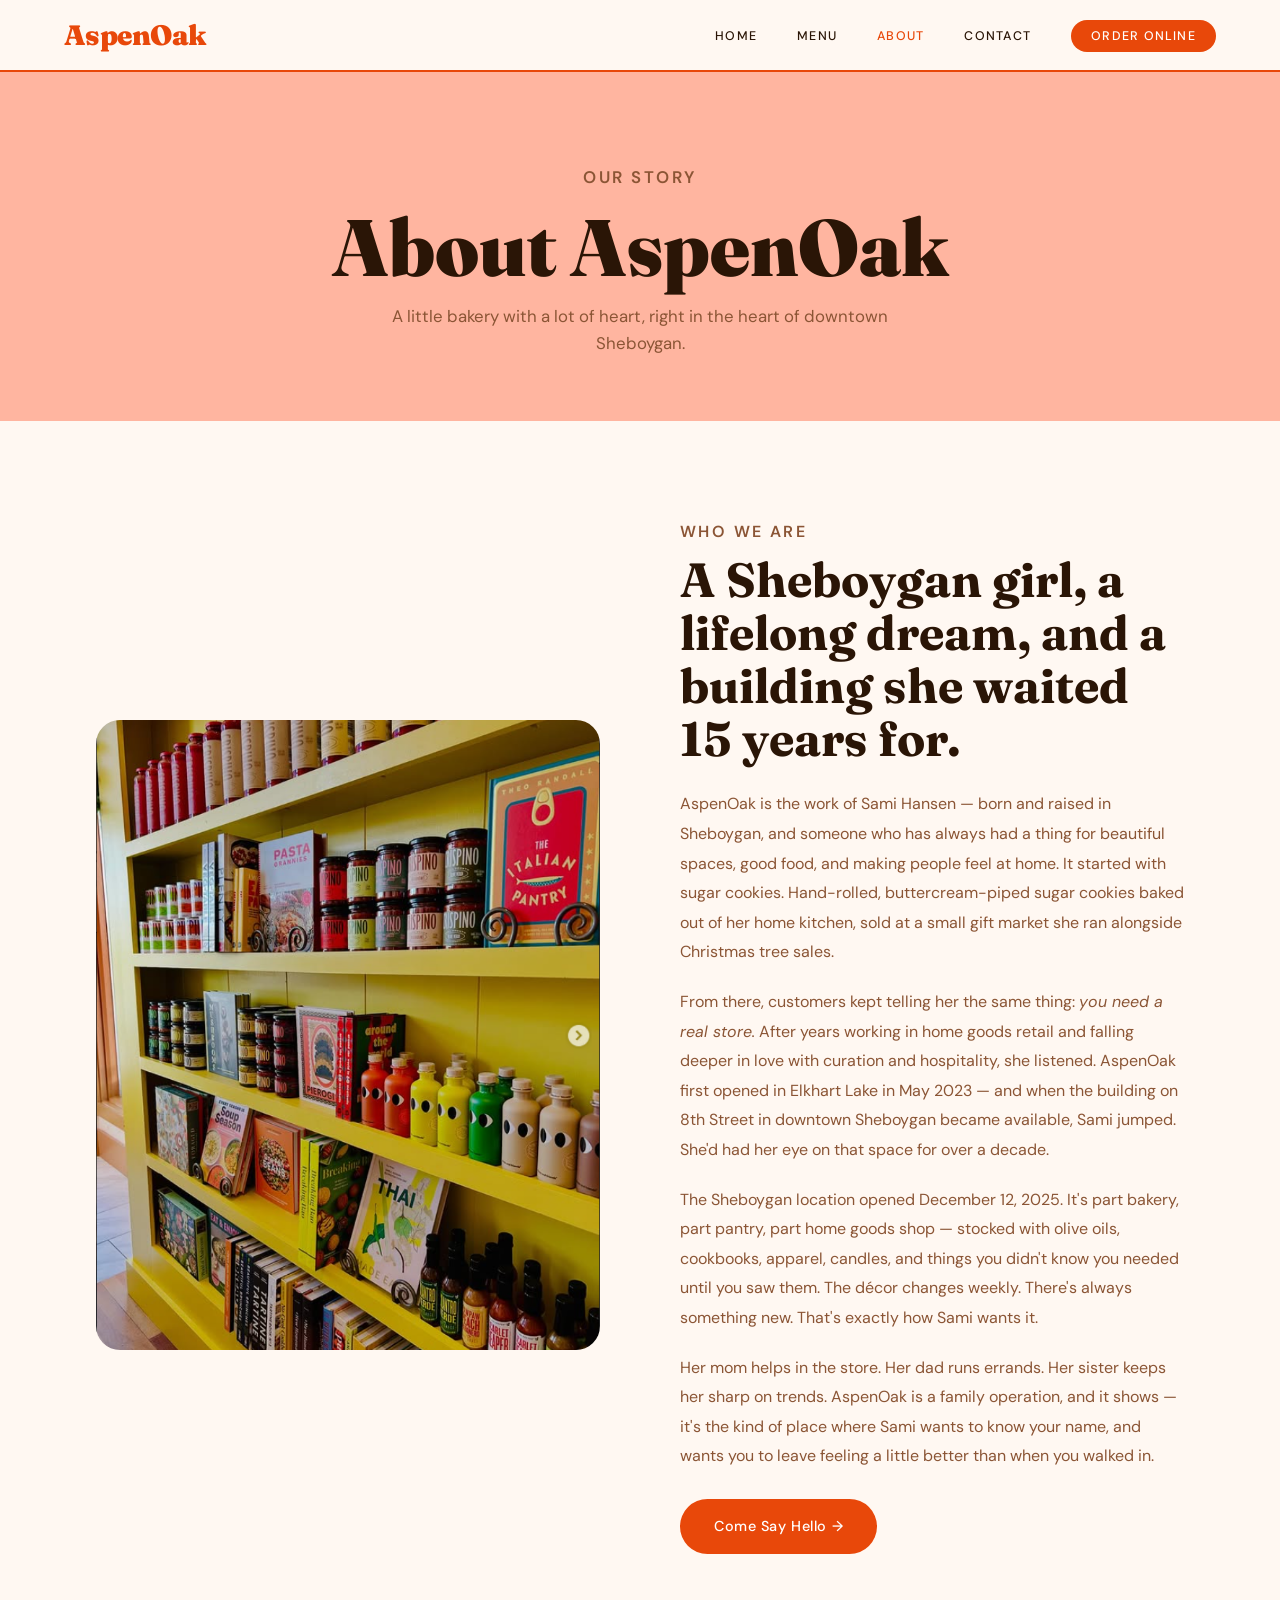
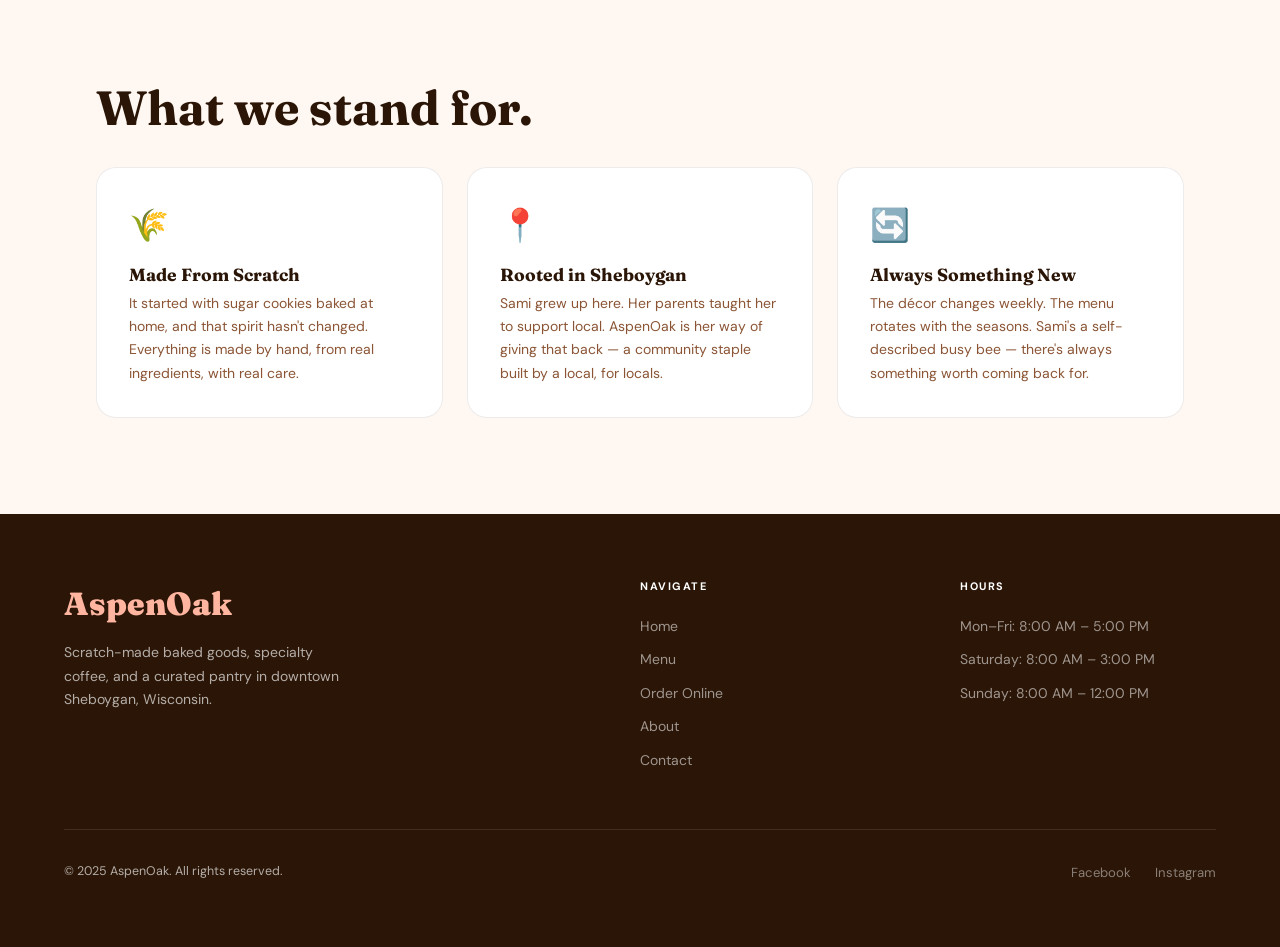
==== commit 17a2b8b2: "Migrate checkout function to V2 format and update about page content Replaces create-checkout.js wit" ====
--- a/site/about.html
+++ b/site/about.html
@@ -4,7 +4,7 @@
   <meta charset="UTF-8">
   <meta name="viewport" content="width=device-width, initial-scale=1.0">
   <title>About — AspenOak</title>
-  <meta name="description" content="Learn about AspenOak — a scratch-made bakery, coffee shop, and curated pantry in downtown Sheboygan, WI.">
+  <meta name="description" content="Meet Sami Hansen, the Sheboygan native behind AspenOak — a scratch-made bakery, curated pantry, and home goods shop at 633 N 8th Street.">
   <link rel="stylesheet" href="css/style.css">
 </head>
 <body>
@@ -36,13 +36,12 @@
     </div>
     <div class="about-content">
       <p class="section-label">Who we are</p>
-      <h2 class="section-title">Born from a love of good food &amp; good people.</h2>
+      <h2 class="section-title">A Sheboygan girl, a lifelong dream, and a building she waited 15 years for.</h2>
 
-      <!-- ✏️ UPDATE THIS TEXT with the real bakery story -->
-      <p>AspenOak started with a simple idea: that a neighborhood should have a place where the bread is baked fresh every morning, the coffee is pulled with care, and the shelves are stocked with things you actually want to bring home.</p>
-      <p>Tucked into downtown Sheboygan at 633 N 8th Street, we're more than a bakery. We're part pantry, part coffee shop, part cookbook store — a spot built for people who care about what they eat and where it comes from.</p>
-      <p>Everything on our menu is made from scratch. Our sourdough ferments overnight. Our muffins are baked in the morning. Our bagel sandwiches are assembled fresh on the weekend — and you can order them online so they're waiting for you when you walk in.</p>
-      <p>We're proud to be part of the Sheboygan community, and we're just getting started.</p>
+      <p>AspenOak is the work of Sami Hansen — born and raised in Sheboygan, and someone who has always had a thing for beautiful spaces, good food, and making people feel at home. It started with sugar cookies. Hand-rolled, buttercream-piped sugar cookies baked out of her home kitchen, sold at a small gift market she ran alongside Christmas tree sales.</p>
+      <p>From there, customers kept telling her the same thing: <em>you need a real store.</em> After years working in home goods retail and falling deeper in love with curation and hospitality, she listened. AspenOak first opened in Elkhart Lake in May 2023 — and when the building on 8th Street in downtown Sheboygan became available, Sami jumped. She'd had her eye on that space for over a decade.</p>
+      <p>The Sheboygan location opened December 12, 2025. It's part bakery, part pantry, part home goods shop — stocked with olive oils, cookbooks, apparel, candles, and things you didn't know you needed until you saw them. The décor changes weekly. There's always something new. That's exactly how Sami wants it.</p>
+      <p>Her mom helps in the store. Her dad runs errands. Her sister keeps her sharp on trends. AspenOak is a family operation, and it shows — it's the kind of place where Sami wants to know your name, and wants you to leave feeling a little better than when you walked in.</p>
 
       <a href="contact.html" class="btn btn-primary" style="margin-top:0.5rem;">Come Say Hello →</a>
     </div>
@@ -55,17 +54,17 @@
       <div class="value-card">
         <div class="value-icon">🌾</div>
         <h4>Made From Scratch</h4>
-        <p>No shortcuts. Every loaf, muffin, and cookie starts with real ingredients, real technique, and real care.</p>
+        <p>It started with sugar cookies baked at home, and that spirit hasn't changed. Everything is made by hand, from real ingredients, with real care.</p>
       </div>
       <div class="value-card">
         <div class="value-icon">📍</div>
-        <h4>Community First</h4>
-        <p>We're a Sheboygan business for Sheboygan people. We stock local products and celebrate the makers around us.</p>
+        <h4>Rooted in Sheboygan</h4>
+        <p>Sami grew up here. Her parents taught her to support local. AspenOak is her way of giving that back — a community staple built by a local, for locals.</p>
       </div>
       <div class="value-card">
         <div class="value-icon">🔄</div>
-        <h4>Always Rotating</h4>
-        <p>Our menu, sauces, and cookbooks change with the seasons and our curiosity. There's always something new to try.</p>
+        <h4>Always Something New</h4>
+        <p>The décor changes weekly. The menu rotates with the seasons. Sami's a self-described busy bee — there's always something worth coming back for.</p>
       </div>
     </div>
   </div>
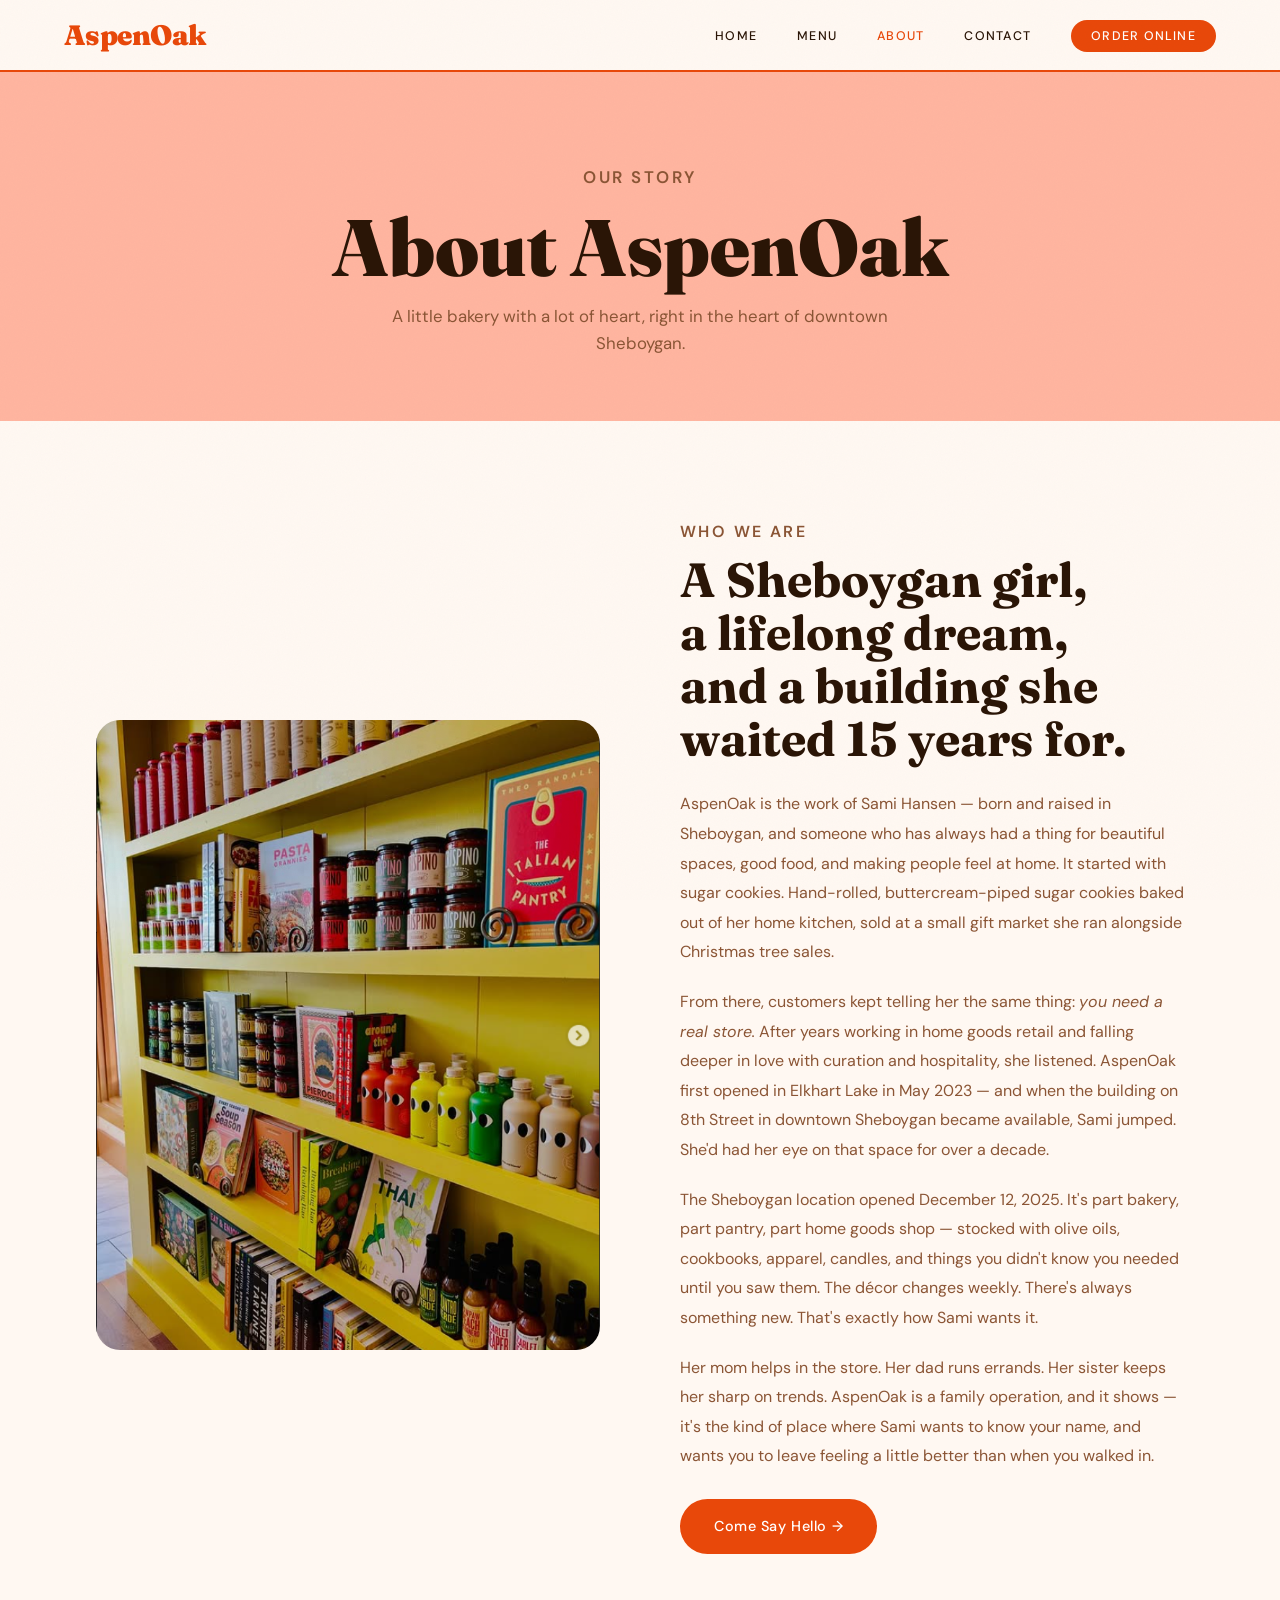
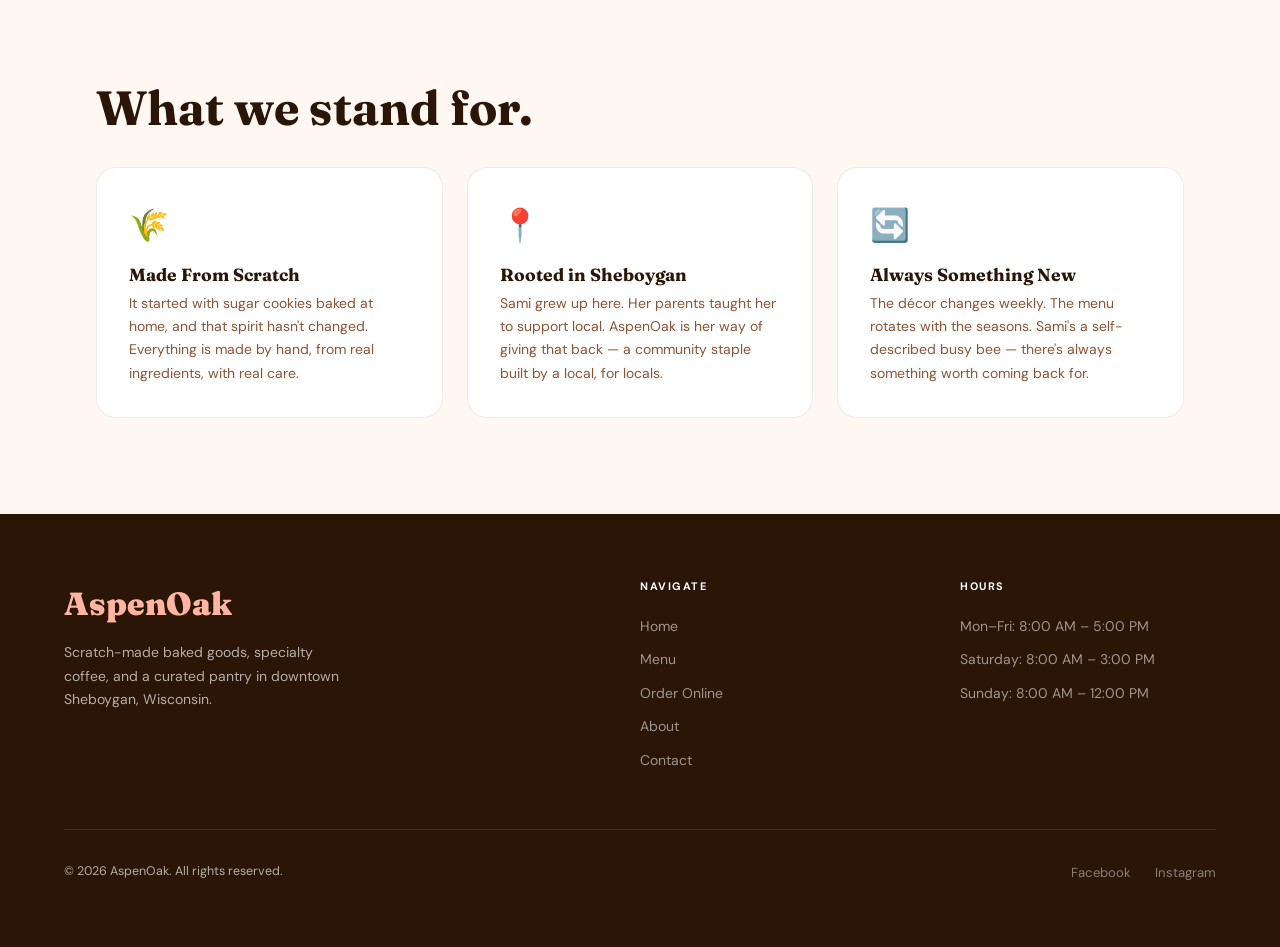
==== commit cfb368a0: "feat: Add redesign and design taste skills with comprehensive guidelines - Introduced `redesign-exis" ====
--- a/site/about.html
+++ b/site/about.html
@@ -5,6 +5,7 @@
   <meta name="viewport" content="width=device-width, initial-scale=1.0">
   <title>About — AspenOak</title>
   <meta name="description" content="Meet Sami Hansen, the Sheboygan native behind AspenOak — a scratch-made bakery, curated pantry, and home goods shop at 633 N 8th Street.">
+  <link rel="icon" href="assets/favicon.svg" type="image/svg+xml">
   <link rel="stylesheet" href="css/style.css">
 </head>
 <body>
--- a/site/css/style.css
+++ b/site/css/style.css
@@ -30,9 +30,21 @@
   line-height: 1.6;
 }
 
+body::after {
+  content: '';
+  position: fixed;
+  inset: 0;
+  background-image: url("data:image/svg+xml,%3Csvg xmlns='http://www.w3.org/2000/svg' width='300' height='300'%3E%3Cfilter id='n'%3E%3CfeTurbulence type='fractalNoise' baseFrequency='0.75' numOctaves='4' stitchTiles='stitch'/%3E%3C/filter%3E%3Crect width='300' height='300' filter='url(%23n)' opacity='1'/%3E%3C/svg%3E");
+  opacity: 0.028;
+  pointer-events: none;
+  z-index: 999;
+  mix-blend-mode: multiply;
+}
+
 h1, h2, h3, h4 {
   font-family: 'Fraunces', serif;
   line-height: 1.1;
+  text-wrap: balance;
 }
 
 /* ─────────────────────────────────────────
@@ -104,6 +116,10 @@
   height: 2px;
   background: var(--dark);
   transition: all 0.3s;
+}
+
+nav.scrolled {
+  box-shadow: 0 2px 24px rgba(42,21,6,0.09);
 }
 
 /* ─────────────────────────────────────────
@@ -137,6 +153,9 @@
 .btn-white { background: white; color: var(--orange); border-color: white; }
 .btn-white:hover { background: var(--dark); color: white; border-color: var(--dark); }
 
+.btn:hover { transform: translateY(-2px); }
+.btn:active { transform: translateY(-2px) scale(0.97); }
+
 /* ─────────────────────────────────────────
    Layout Helpers
 ───────────────────────────────────────── */
@@ -323,19 +342,21 @@
 ───────────────────────────────────────── */
 .categories-grid {
   display: grid;
-  grid-template-columns: repeat(4, 1fr);
+  grid-template-columns: repeat(2, 1fr);
   gap: 1.5rem;
   margin-top: 3rem;
+  counter-reset: category-counter;
 }
 
 .category-card {
   background: white;
   border-radius: 1.25rem;
-  padding: 2rem 1.5rem;
-  text-align: center;
+  padding: 2.25rem 2rem;
+  text-align: left;
   border: 1.5px solid rgba(42,21,6,0.08);
   transition: all 0.3s;
   display: block;
+  counter-increment: category-counter;
 }
 
 .category-card:hover {
@@ -356,6 +377,18 @@
   font-size: 0.85rem;
   color: var(--mid);
   line-height: 1.55;
+}
+
+.category-card::before {
+  content: "0" counter(category-counter);
+  display: block;
+  font-family: 'DM Sans', sans-serif;
+  font-size: 0.65rem;
+  font-weight: 700;
+  letter-spacing: 0.18em;
+  color: var(--orange);
+  opacity: 0.8;
+  margin-bottom: 1rem;
 }
 
 /* ─────────────────────────────────────────
@@ -1187,7 +1220,6 @@
    Responsive
 ───────────────────────────────────────── */
 @media (max-width: 1024px) {
-  .categories-grid  { grid-template-columns: repeat(2, 1fr); }
   .about-story      { grid-template-columns: 1fr; gap: 2.5rem; padding: 4rem 3rem; }
   .values-section   { padding: 0 3rem 4rem; }
   .values-grid      { grid-template-columns: 1fr 1fr; }
@@ -1231,7 +1263,7 @@
   .section, .section-sm { padding: 3rem 1.5rem; }
 
   /* Categories */
-  .categories-grid { gap: 1rem; }
+  .categories-grid { gap: 1rem; grid-template-columns: 1fr; }
 
   /* Collage */
   .collage { padding: 3rem 1.5rem; }
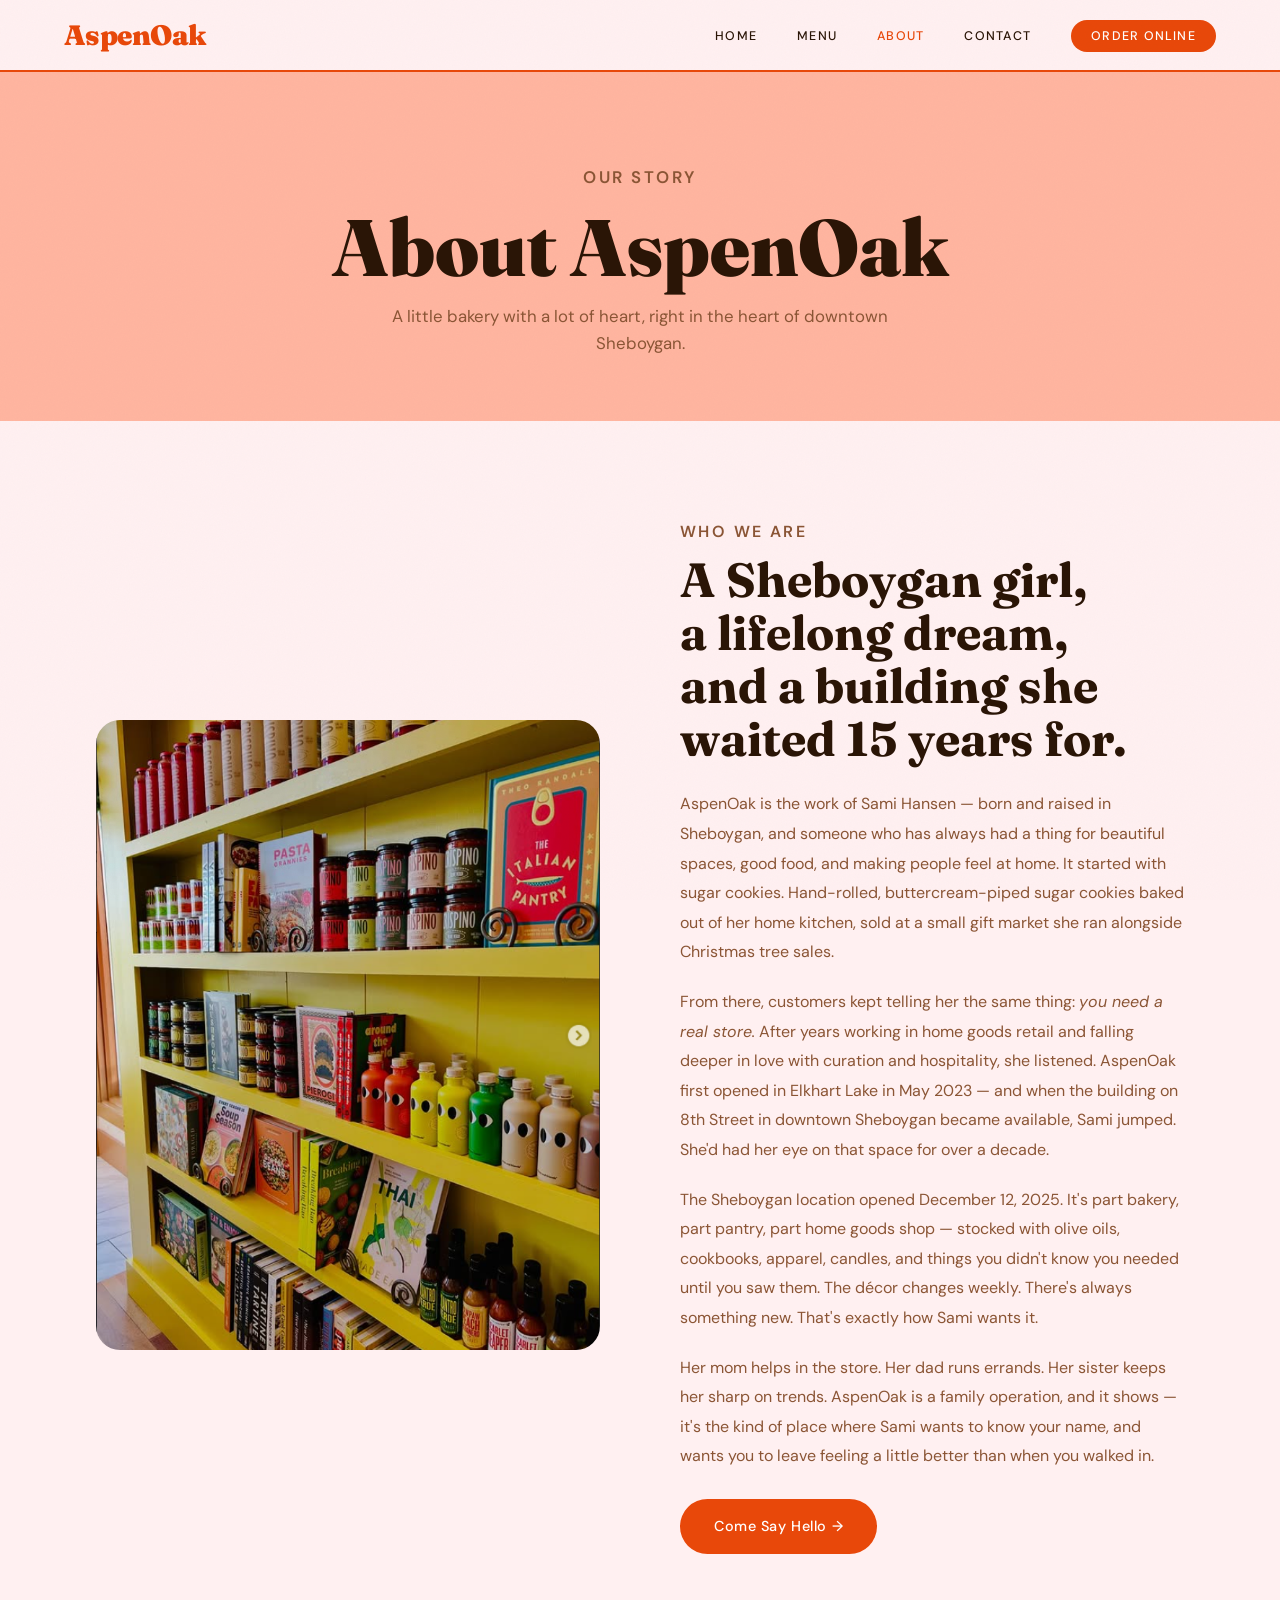
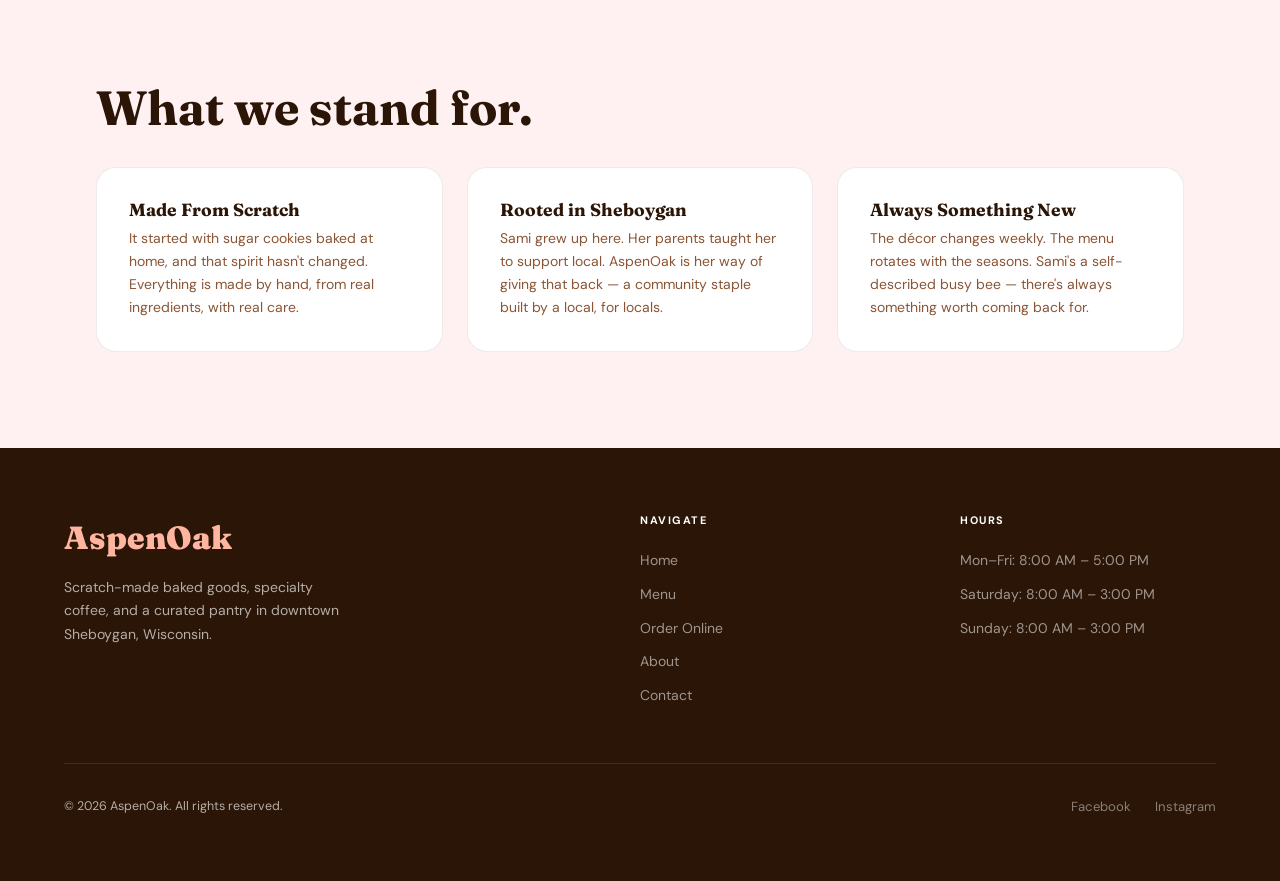
==== commit 7cfc6113: "Update AspenOak contact details, hours, and menu" ====
--- a/site/about.html
+++ b/site/about.html
@@ -5,6 +5,14 @@
   <meta name="viewport" content="width=device-width, initial-scale=1.0">
   <title>About — AspenOak</title>
   <meta name="description" content="Meet Sami Hansen, the Sheboygan native behind AspenOak — a scratch-made bakery, curated pantry, and home goods shop at 633 N 8th Street.">
+  <link rel="canonical" href="https://aspenoakhome.com/about.html">
+  <meta property="og:type" content="website">
+  <meta property="og:site_name" content="AspenOak">
+  <meta property="og:title" content="About — AspenOak">
+  <meta property="og:description" content="Meet Sami Hansen, the Sheboygan native behind AspenOak — a scratch-made bakery, curated pantry, and home goods shop at 633 N 8th Street.">
+  <meta property="og:url" content="https://aspenoakhome.com/about.html">
+  <meta property="og:image" content="https://aspenoakhome.com/assets/insidebuilding.png">
+  <meta name="twitter:card" content="summary_large_image">
   <link rel="icon" href="assets/favicon.svg" type="image/svg+xml">
   <link rel="stylesheet" href="css/style.css">
 </head>
@@ -53,17 +61,14 @@
     <h2 class="section-title">What we stand for.</h2>
     <div class="values-grid">
       <div class="value-card">
-        <div class="value-icon">🌾</div>
         <h4>Made From Scratch</h4>
         <p>It started with sugar cookies baked at home, and that spirit hasn't changed. Everything is made by hand, from real ingredients, with real care.</p>
       </div>
       <div class="value-card">
-        <div class="value-icon">📍</div>
         <h4>Rooted in Sheboygan</h4>
         <p>Sami grew up here. Her parents taught her to support local. AspenOak is her way of giving that back — a community staple built by a local, for locals.</p>
       </div>
       <div class="value-card">
-        <div class="value-icon">🔄</div>
         <h4>Always Something New</h4>
         <p>The décor changes weekly. The menu rotates with the seasons. Sami's a self-described busy bee — there's always something worth coming back for.</p>
       </div>
@@ -92,7 +97,7 @@
         <ul>
           <li><a>Mon–Fri: 8:00 AM – 5:00 PM</a></li>
           <li><a>Saturday: 8:00 AM – 3:00 PM</a></li>
-          <li><a>Sunday: 8:00 AM – 12:00 PM</a></li>
+          <li><a>Sunday: 8:00 AM – 3:00 PM</a></li>
         </ul>
       </div>
     </div>
--- a/site/css/style.css
+++ b/site/css/style.css
@@ -6,7 +6,7 @@
 :root {
   --orange:  #E8480A;
   --blush:   #FFB5A0;
-  --cream:   #FFF8F2;
+  --cream:   #FFF0F1;
   --dark:    #2A1506;
   --mid:     #8B5535;
   --mustard: #D4A830;
@@ -400,14 +400,14 @@
   max-width: 1200px;
   margin: 0 auto;
   display: grid;
-  grid-template-columns: 2fr 1fr 1fr;
-  grid-template-rows: 280px 280px;
+  grid-template-columns: repeat(4, 1fr);
+  grid-auto-rows: 215px;
   gap: 1rem;
   border-radius: 1.5rem;
   overflow: hidden;
 }
 
-.collage-item { overflow: hidden; position: relative; }
+.collage-item { overflow: hidden; position: relative; border-radius: 0.75rem; }
 
 .collage-item img {
   width: 100%;
@@ -417,7 +417,9 @@
 }
 
 .collage-item:hover img { transform: scale(1.07); }
-.collage-item:first-child { grid-row: 1 / 3; }
+
+/* First image is a 2×2 feature */
+.collage-item:first-child { grid-column: span 2; grid-row: span 2; }
 
 /* ─────────────────────────────────────────
    HOME — Order Banner
@@ -809,7 +811,6 @@
   border: 1.5px solid rgba(42,21,6,0.08);
 }
 
-.value-icon { font-size: 2rem; margin-bottom: 0.875rem; }
 
 .value-card h4 {
   font-family: 'Fraunces', serif;
@@ -957,93 +958,117 @@
 
 .wednesday-banner strong { font-family: 'Fraunces', serif; font-size: 1rem; }
 
-/* Easter Section */
-.easter-section {
-  background: #f5f0e8;
-  padding: 4rem;
-  margin: 0;
-}
-
-.easter-inner {
-  max-width: 1200px;
-  margin: 0 auto;
+/* ─────────────────────────────────────────
+   Photo-forward menu cards
+───────────────────────────────────────── */
+
+/* Featured band — asymmetric image + content (bagel sandwiches) */
+.menu-feature {
   display: grid;
-  grid-template-columns: 1fr 1fr;
-  gap: 4rem;
-  align-items: center;
-}
-
-.easter-img {
-  border-radius: 1.25rem;
+  grid-template-columns: 1.05fr 1fr;
+  align-items: stretch;
+  background: var(--white);
+  border-radius: 1.5rem;
   overflow: hidden;
-  box-shadow: 0 12px 40px rgba(0,0,0,0.12);
-}
-
-.easter-img img { width: 100%; height: 100%; object-fit: cover; }
-
-.easter-content .section-label { color: #7a5c2a; }
-
-.easter-content .section-title { color: var(--dark); margin-bottom: 1.5rem; }
-
-.easter-items { list-style: none; margin-bottom: 1.75rem; }
-
-.easter-items li {
-  display: flex;
+  border: 1.5px solid rgba(42,21,6,0.07);
+  box-shadow: 0 18px 50px rgba(42,21,6,0.07);
+}
+
+.menu-feature.reverse .menu-feature-media { order: 2; }
+.menu-feature.reverse .menu-feature-body { order: 1; }
+
+.menu-feature-media { position: relative; min-height: 360px; overflow: hidden; }
+.menu-feature-media img {
+  width: 100%; height: 100%;
+  object-fit: cover;
+  transition: transform 0.6s cubic-bezier(0.2,0.7,0.2,1);
+}
+.menu-feature:hover .menu-feature-media img { transform: scale(1.04); }
+
+.menu-feature-body { padding: 2.75rem; align-self: center; }
+.menu-feature-body .section-label { color: var(--orange); }
+.menu-feature-body > h3 {
+  font-family: 'Fraunces', serif;
+  font-size: 1.6rem;
+  font-weight: 700;
+  margin: 0.25rem 0 1.25rem;
+}
+
+.feature-item {
+  display: flex;
+  align-items: baseline;
   justify-content: space-between;
-  align-items: baseline;
-  padding: 0.6rem 0;
-  border-bottom: 1px dashed rgba(42,21,6,0.12);
-  font-size: 0.9rem;
-}
-
-.easter-items li:last-child { border-bottom: none; }
-
-.easter-items li span { color: var(--mid); font-size: 0.8rem; }
-.easter-items li strong { color: var(--dark); }
-.easter-items .item-price { color: var(--orange); font-weight: 600; font-size: 0.875rem; flex-shrink: 0; margin-left: 1rem; }
-
-.easter-order-note {
-  background: white;
-  border-radius: 0.875rem;
-  padding: 1rem 1.25rem;
-  font-size: 0.82rem;
+  gap: 1rem;
+  padding: 0.95rem 0;
+  border-bottom: 1px dashed rgba(42,21,6,0.14);
+}
+.feature-item:last-of-type { border-bottom: none; }
+.feature-item h4 { font-family: 'Fraunces', serif; font-size: 1.1rem; font-weight: 700; }
+.feature-item p { font-size: 0.82rem; color: var(--mid); margin-top: 0.15rem; }
+
+.price-tag {
+  font-family: 'DM Sans', sans-serif;
+  font-weight: 600;
+  color: var(--orange);
+  font-variant-numeric: tabular-nums;
+  white-space: nowrap;
+  flex-shrink: 0;
+}
+
+/* Photo card grid */
+.photo-grid {
+  display: grid;
+  grid-template-columns: repeat(auto-fill, minmax(248px, 1fr));
+  gap: 1.5rem;
+}
+
+.photo-card {
+  background: var(--white);
+  border-radius: 1.1rem;
+  overflow: hidden;
+  border: 1.5px solid rgba(42,21,6,0.07);
+  display: flex;
+  flex-direction: column;
+  transition: transform 0.25s cubic-bezier(0.2,0.7,0.2,1), box-shadow 0.25s, border-color 0.25s;
+}
+.photo-card:hover {
+  transform: translateY(-4px);
+  border-color: var(--orange);
+  box-shadow: 0 16px 38px rgba(232,72,10,0.12);
+}
+
+.photo-card-media { aspect-ratio: 4 / 3; overflow: hidden; }
+.photo-card-media img {
+  width: 100%; height: 100%;
+  object-fit: cover;
+  transition: transform 0.5s cubic-bezier(0.2,0.7,0.2,1);
+}
+.photo-card:hover .photo-card-media img { transform: scale(1.06); }
+
+.photo-card-body { padding: 1.25rem 1.25rem 1.4rem; display: flex; flex-direction: column; flex: 1; }
+.photo-card-head {
+  display: flex; align-items: baseline; justify-content: space-between; gap: 0.75rem;
+  margin-bottom: 0.35rem;
+}
+.photo-card-head h4 { font-family: 'Fraunces', serif; font-size: 1.1rem; font-weight: 700; }
+.photo-card-body > p { font-size: 0.85rem; color: var(--mid); line-height: 1.5; }
+
+.flavor-list {
+  list-style: none;
+  display: flex;
+  flex-wrap: wrap;
+  gap: 0.4rem;
+  margin-top: 0.9rem;
+}
+.flavor-list li {
+  font-size: 0.72rem;
+  font-weight: 500;
   color: var(--mid);
-  line-height: 1.6;
-}
-
-.easter-order-note a { color: var(--orange); font-weight: 500; }
-
-/* ─────────────────────────────────────────
-   Dirt Cake Cups
-───────────────────────────────────────── */
-.dirt-cups-grid {
-  display: grid;
-  grid-template-columns: repeat(auto-fill, minmax(220px, 1fr));
-  gap: 1.25rem;
-  margin-top: 1.5rem;
-}
-
-.dirt-cup-card {
-  background: #2A1506;
-  border-radius: 1rem;
-  padding: 1.5rem;
-  color: white;
-  transition: transform 0.2s;
-}
-
-.dirt-cup-card:hover { transform: translateY(-3px); }
-
-.dirt-cup-card .cup-icon { font-size: 1.75rem; margin-bottom: 0.75rem; }
-
-.dirt-cup-card h4 {
-  font-family: 'Fraunces', serif;
-  font-size: 1rem;
-  font-weight: 700;
-  color: var(--blush);
-  margin-bottom: 0.4rem;
-}
-
-.dirt-cup-card p { font-size: 0.8rem; color: rgba(255,255,255,0.65); line-height: 1.5; }
+  background: var(--cream);
+  border: 1px solid rgba(42,21,6,0.08);
+  padding: 0.2rem 0.6rem;
+  border-radius: 2rem;
+}
 
 .new-badge {
   display: inline-block;
@@ -1056,6 +1081,22 @@
   padding: 0.15rem 0.5rem;
   border-radius: 2rem;
   margin-bottom: 0.5rem;
+}
+
+/* ─────────────────────────────────────────
+   Scroll-reveal (JS adds .in-view in viewport)
+───────────────────────────────────────── */
+.reveal {
+  opacity: 0;
+  transform: translateY(36px);
+  transition:
+    opacity 0.7s cubic-bezier(0.22, 1, 0.36, 1),
+    transform 0.7s cubic-bezier(0.22, 1, 0.36, 1);
+}
+.reveal.in-view { opacity: 1; transform: none; }
+
+@media (prefers-reduced-motion: reduce) {
+  .reveal { opacity: 1; transform: none; transition: none; }
 }
 
 
@@ -1137,15 +1178,12 @@
 @media (max-width: 768px) {
   .specials-bar { padding: 0 1.5rem 1.5rem; }
   .wednesday-banner { padding: 0.875rem 1.5rem; }
-  .easter-section { padding: 3rem 1.5rem; }
-  .easter-inner { grid-template-columns: 1fr; gap: 2rem; }
   .reviews-section { padding: 3rem 1.5rem; }
   .reviews-grid { grid-template-columns: 1fr; }
-  .dirt-cups-grid { grid-template-columns: 1fr 1fr; }
-}
-
-@media (max-width: 480px) {
-  .dirt-cups-grid { grid-template-columns: 1fr; }
+  .menu-feature { grid-template-columns: 1fr; }
+  .menu-feature-media { min-height: 240px; aspect-ratio: 16 / 10; }
+  .menu-feature-body { padding: 1.75rem 1.5rem; }
+  .photo-grid { grid-template-columns: repeat(auto-fill, minmax(160px, 1fr)); gap: 1rem; }
 }
 
 /* ─────────────────────────────────────────
@@ -1267,9 +1305,8 @@
 
   /* Collage */
   .collage { padding: 3rem 1.5rem; }
-  .collage-grid { grid-template-columns: 1fr 1fr; grid-template-rows: auto; }
-  .collage-item:first-child { grid-column: 1 / -1; grid-row: auto; aspect-ratio: 3/2; height: 200px; }
-  .collage-item { height: 160px; }
+  .collage-grid { grid-template-columns: repeat(2, 1fr); grid-auto-rows: 150px; }
+  .collage-item:first-child { grid-column: 1 / -1; grid-row: span 1; }
 
   /* Order banner */
   .order-banner { padding: 3rem 1.5rem; }
